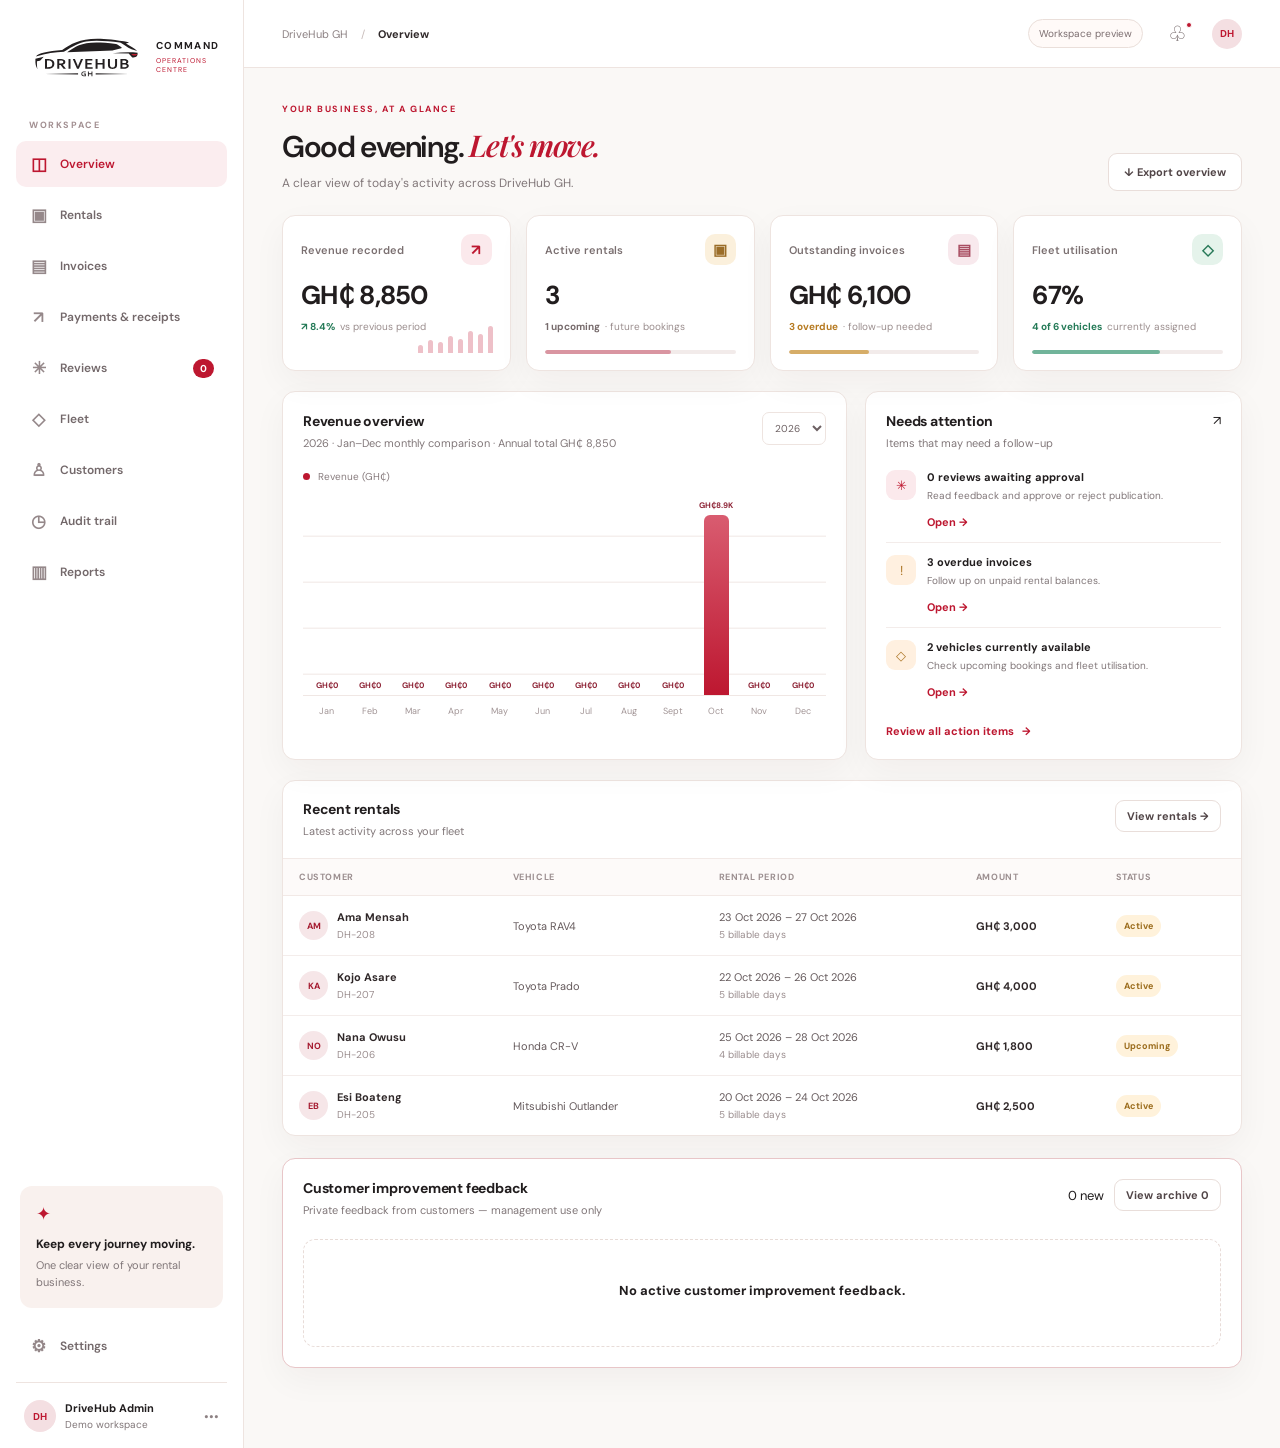
==== command/index.html @ 9c20ded3 "Add files via upload" ====
<!doctype html>
<html lang="en">
<head>
  <meta charset="utf-8">
  <meta name="viewport" content="width=device-width, initial-scale=1">
  <meta name="theme-color" content="#bd1730">
  <title>DriveHub Command — Operations</title>
  <link rel="stylesheet" href="styles.css?v=20261109-fleet-customers-cleanup-2">
</head>
<body>
  <div class="app-shell">
    <aside class="sidebar" id="sidebar">
      <a class="brand" href="#" aria-label="DriveHub Command home">
        <img class="brand-logo" src="drivehub-logo.svg" alt="DriveHub GH logo"><span class="brand-label"><strong>COMMAND</strong><small>OPERATIONS CENTRE</small></span>
      </a>
      <div class="workspace-label">WORKSPACE</div>
      <nav class="nav" aria-label="Main navigation">
        <button class="nav-item active" data-view="overview"><span>◫</span> Overview</button>
        <button class="nav-item" data-view="rentals"><span>▣</span> Rentals</button>
        <button class="nav-item" data-view="invoices"><span>▤</span> Invoices</button>
        <button class="nav-item" data-view="payments"><span>↗</span> Payments & receipts</button>
        <button class="nav-item" data-view="reviews"><span>✳</span> Reviews <b class="nav-count" id="pendingBadge">3</b></button>
        <button class="nav-item" data-view="fleet"><span>◇</span> Fleet</button>
        <button class="nav-item" data-view="customers"><span>♙</span> Customers</button>
        <button class="nav-item" data-view="audit"><span>◷</span> Audit trail</button>
        <button class="nav-item" data-view="reports"><span>▥</span> Reports</button>
      </nav>
      <div class="sidebar-bottom">
        <div class="support-card"><span class="support-icon">✦</span><strong>Keep every journey moving.</strong><p>One clear view of your rental business.</p></div>
        <button class="nav-item" data-view="settings"><span>⚙</span> Settings</button>
        <div class="profile"><div class="avatar">DH</div><div><strong>DriveHub Admin</strong><small>Demo workspace</small></div><span class="profile-dots">•••</span></div>
      </div>
    </aside>
    <main class="main">
      <header class="topbar">
        <button class="mobile-menu" id="mobileMenu" aria-label="Toggle navigation">☰</button>
        <div class="crumb">DriveHub GH <span>/</span> <strong id="crumbCurrent">Overview</strong></div>
        <div class="top-actions"><span class="status-pill is-preview" id="workspaceMode"><i></i> Workspace preview</span><button class="icon-button" aria-label="Notifications" id="notificationsBtn">♧<em></em></button><div class="avatar top-avatar">DH</div></div>
      </header>
      <section class="page-content">
        <div class="page-heading">
          <div><p class="eyebrow" id="eyebrow">YOUR BUSINESS, AT A GLANCE</p><h1 id="pageTitle">Good evening. <em>Let's move.</em></h1><p class="subheading" id="pageSubtitle">A clear view of today's activity across DriveHub GH.</p></div>
          <div class="heading-actions"><button class="btn btn-light" id="exportBtn">↓ Export overview</button></div>
        </div>


        <section class="view active" id="view-overview">
          <div class="metric-grid">
            <article class="metric-card"><div class="metric-top"><span>Revenue recorded</span><span class="metric-icon red">↗</span></div><strong id="revenueMetric">GH₵ 24,850</strong><div class="metric-foot"><span class="trend">↗ 8.4%</span> <span>vs previous period</span></div><div class="sparkline"><i style="height:28%"></i><i style="height:42%"></i><i style="height:36%"></i><i style="height:56%"></i><i style="height:47%"></i><i style="height:73%"></i><i style="height:64%"></i><i style="height:90%"></i></div></article>
            <article class="metric-card"><div class="metric-top"><span>Active rentals</span><span class="metric-icon cream">▣</span></div><strong id="activeRentalsMetric">4</strong><div class="metric-foot"><span class="neutral">2 due soon</span><span> · next 48 hours</span></div><div class="metric-bottomline"><span style="width:66%"></span></div></article>
            <article class="metric-card"><div class="metric-top"><span>Outstanding invoices</span><span class="metric-icon rose">▤</span></div><strong id="outstandingMetric">GH₵ 6,200</strong><div class="metric-foot"><span class="warning">2 overdue</span><span> · follow-up needed</span></div><div class="metric-bottomline gold"><span style="width:42%"></span></div></article>
            <article class="metric-card"><div class="metric-top"><span>Fleet utilisation</span><span class="metric-icon green">◇</span></div><strong id="utilisationMetric">67%</strong><div class="metric-foot"><span class="trend">4 of 6 vehicles</span><span> currently assigned</span></div><div class="metric-bottomline greenline"><span style="width:67%"></span></div></article>
          </div>
          <div class="content-grid">
            <article class="panel revenue-panel"><div class="panel-heading"><div><h2>Revenue overview</h2><p>Monthly revenue comparison for the selected year</p></div><select id="revenueYear" aria-label="Select revenue year"></select></div><div class="chart-legend"><span><i></i> Revenue (GH₵)</span></div><div class="chart" id="revenueChart" aria-label="Revenue chart"></div><div class="chart-axis" aria-hidden="true"></div></article>
            <article class="panel"><div class="panel-heading"><div><h2>Needs attention</h2><p>Items that may need a follow-up</p></div><span class="round-icon">↗</span></div><div class="attention-list" id="attentionList"></div><button class="text-link" data-goto="reviews">Review all action items <span>→</span></button></article>
          </div>
          <article class="panel table-panel"><div class="panel-heading"><div><h2>Recent rentals</h2><p>Latest activity across your fleet</p></div><button class="btn btn-light btn-small" data-goto="rentals">View rentals →</button></div><div class="table-wrap"><table><thead><tr><th>Customer</th><th>Vehicle</th><th>Rental period</th><th>Amount</th><th>Status</th></tr></thead><tbody id="recentRentals"></tbody></table></div></article>
          <article class="panel" id="customerImprovementPanel" style="margin-bottom:20px;border:1px solid #e8c6c8">
            <div class="panel-heading"><div><h2>Customer improvement feedback</h2><p>Private feedback from customers — management use only</p></div><div style="display:flex;align-items:center;gap:10px;flex-wrap:wrap"><span class="round-icon" id="improvementNewCount">0 new</span><button class="btn btn-light btn-small" id="toggleImprovementArchive" type="button">View archive <span id="improvementArchiveCount">0</span></button></div></div>
            <div id="improvementFeedbackList"><div class="empty-state">Loading live customer feedback…</div></div>
            <section id="improvementArchiveSection" hidden style="margin-top:18px;padding-top:16px;border-top:1px solid var(--line,#eadfdb)"><div class="panel-heading"><div><h3 style="margin:0">Resolved feedback archive</h3><p>Resolved items are retained here and can be restored if follow-up is needed.</p></div></div><div id="improvementArchiveList"></div></section>
          </article>

        </section>

        <section class="view" id="view-reviews">
          <div class="section-toolbar"><div class="filter-tabs" id="reviewFilters"><button class="selected" data-filter="Pending">Pending <span id="pendingCount">0</span></button><button data-filter="Approved">Approved <span id="approvedCount">0</span></button><button data-filter="Rejected">Rejected <span id="rejectedCount">0</span></button><button data-filter="All">All reviews <span id="allReviewsCount">0</span></button></div><input class="search-input" id="reviewSearch" placeholder="Search reviews…" aria-label="Search reviews"></div>
          <div class="review-summary"><div><span>Average rating</span><strong id="avgRating">— <small>/ 5</small></strong></div><div><span>Awaiting approval</span><strong id="reviewPendingSummary">0</strong></div><div><span>Approved this month</span><strong id="approvedMonth">0</strong></div></div>
          <div id="reviewsList" class="reviews-list"></div>
        </section>

        <section class="view" id="view-invoices">
          <div class="section-toolbar"><div class="filter-tabs" id="invoiceFilters"><button class="selected" data-filter="All">All invoices <span id="invoiceAllCount">0</span></button><button data-filter="Unpaid">Unpaid <span id="invoiceUnpaidCount">0</span></button><button data-filter="Partially paid">Partially paid <span id="invoicePartialCount">0</span></button><button data-filter="Paid">Paid <span id="invoicePaidCount">0</span></button><button data-filter="Overdue">Overdue <span id="invoiceOverdueCount">0</span></button></div><button class="btn btn-primary" id="newInvoiceBtn">＋ Create invoice</button></div>
          <div class="metric-grid compact"><article class="metric-card"><div class="metric-top"><span>Total invoiced</span><span class="metric-icon red">▤</span></div><strong id="invoiceTotalMetric">GH₵ 0</strong><div class="metric-foot">Across current records</div></article><article class="metric-card"><div class="metric-top"><span>Paid</span><span class="metric-icon green">✓</span></div><strong id="invoicePaidMetric">GH₵ 0</strong><div class="metric-foot">Payments allocated to invoices</div></article><article class="metric-card"><div class="metric-top"><span>Outstanding</span><span class="metric-icon rose">!</span></div><strong id="invoiceBalanceMetric">GH₵ 0</strong><div class="metric-foot">Requires follow-up</div></article></div>
          <article class="panel table-panel"><div class="table-wrap"><table><thead><tr><th>Invoice</th><th>Customer</th><th>Issued</th><th>Due date</th><th>Total</th><th>Balance</th><th>Status</th><th>Actions</th></tr></thead><tbody id="invoiceRows"></tbody></table></div></article>
        </section>

        <section class="view" id="view-payments">
          <div class="section-toolbar"><div><h2 class="section-title">Payments & receipts</h2><p class="section-desc">Record money received and keep a traceable payment history.</p></div><button class="btn btn-primary" id="recordPaymentBtn">＋ Record payment</button></div>
          <div class="metric-grid compact payment-metric-grid"><article class="metric-card"><div class="metric-top"><span>Payments received</span><span class="metric-icon green">↗</span></div><strong id="paymentsReceivedMetric">GH₵ 0</strong><div class="metric-foot">Recorded payments</div></article><article class="metric-card"><div class="metric-top"><span>Outstanding balance</span><span class="metric-icon rose">!</span></div><strong id="paymentsOutstandingMetric">GH₵ 0</strong><div class="metric-foot">Across unpaid and partly paid invoices</div></article><article class="metric-card"><div class="metric-top"><span>Transactions</span><span class="metric-icon cream">▤</span></div><strong id="paymentCount">0</strong><div class="metric-foot">Recorded entries</div></article><article class="metric-card"><div class="metric-top"><span>Payment methods</span><span class="metric-icon red">◇</span></div><strong id="paymentMethodsMetric">0</strong><div class="metric-foot">Distinct methods used</div></article></div>
          <article class="panel table-panel payment-outstanding-panel"><div class="panel-heading"><div><h2>Outstanding invoices</h2><p>Record full or partial payments against each rental invoice. Balances update automatically.</p></div><span class="status-pill warning" id="outstandingInvoiceCount">0 outstanding</span></div><div class="table-wrap"><table><thead><tr><th>Invoice</th><th>Customer</th><th>Due date</th><th>Total</th><th>Paid</th><th>Balance due</th><th>Actions</th></tr></thead><tbody id="outstandingInvoiceRows"></tbody></table></div></article>
          <article class="panel table-panel"><div class="panel-heading"><div><h2>Payment history & receipts</h2><p>Every payment is retained as a separate transaction with its own receipt.</p></div><button class="btn btn-light btn-small" id="exportPayments">↓ Export CSV</button></div><div class="table-wrap"><table><thead><tr><th>Receipt</th><th>Customer</th><th>Invoice</th><th>Date</th><th>Method</th><th>Amount received</th><th>Receipt PDF</th></tr></thead><tbody id="paymentRows"></tbody></table></div></article>
        </section>

        <section class="view" id="view-rentals">
          <div class="section-toolbar secondary rental-toolbar"><div class="filter-tabs" id="rentalFilters"><button class="selected" data-filter="All">All rentals <span id="rentalAllCount">0</span></button><button data-filter="Active">Active <span id="rentalActiveCount">0</span></button><button data-filter="Upcoming">Upcoming <span id="rentalUpcomingCount">0</span></button><button data-filter="Completed">Completed <span id="rentalCompletedCount">0</span></button></div><div class="rental-toolbar-actions"><input class="search-input" id="rentalSearch" placeholder="Search rentals…" aria-label="Search rentals"><button class="btn btn-primary" id="newRentalBtn">＋ Add rental</button></div></div>
          <div id="localRentalRecovery" class="notice notice-warning" style="margin-bottom:16px" hidden></div>
          <article class="panel table-panel"><div class="table-wrap"><table class="rental-table"><thead><tr><th>Booking</th><th>Customer</th><th>Vehicle</th><th>Pickup</th><th>Return</th><th>Billable days</th><th>Status</th><th>Actions</th></tr></thead><tbody id="rentalRows"></tbody></table></div></article>
          <p class="helper-note">Billing rule: pickup day and return day are both counted. Standard rentals and their invoices are saved to the live database. Edits and status changes are recorded against the selected rental and its linked invoice.</p>
        </section>

        <div class="fleet-alerts-panel" id="fleetAlerts" aria-live="polite"></div>
<section class="view" id="view-fleet">
          <div class="section-toolbar fleet-toolbar"><div><h2 class="section-title">Your fleet</h2><p class="section-desc">Manage vehicles, daily rates and service readiness.</p></div><button class="btn btn-primary" id="addVehicleBtn" type="button">＋ Add vehicle</button></div>
          <div class="fleet-grid" id="fleetGrid"></div>
          <article class="panel table-panel"><div class="panel-heading"><div><h2>Fleet maintenance</h2><p>Schedule service windows, track progress and protect rental availability.</p></div><button class="btn btn-light btn-small" id="addMaintenanceBtn">＋ Schedule service</button></div><div class="maintenance-list" id="maintenanceList"></div></article>
        </section>



        <section class="view" id="view-customers">
          <div class="section-toolbar"><div><h2 class="section-title">Customer directory</h2><p class="section-desc">Manage customer profiles, rental history and follow-up context.</p></div><div class="customer-toolbar-actions"><input class="search-input" id="customerSearch" placeholder="Search customers…" aria-label="Search customers"><button class="btn btn-primary" id="addCustomerBtn" type="button">＋ Add customer</button></div></div>
          <article class="panel table-panel"><div class="table-wrap"><table><thead><tr><th>Customer</th><th>Email</th><th>Phone</th><th>Rentals</th><th>Total spend</th><th>Last rental</th><th>Actions</th></tr></thead><tbody id="customerRows"></tbody></table></div></article>
        </section>

        <section class="view" id="view-audit">
  <div class="section-heading">
    <div><p class="eyebrow">ACCOUNTABILITY & CONTROL</p><h2>Audit trail</h2><p class="muted">A local preview log of important actions performed in this browser.</p></div>
    <div class="heading-actions"><button class="btn btn-secondary" id="exportAudit">Export CSV</button><button class="btn btn-secondary" id="clearAudit">Clear preview log</button></div>
  </div>
  <div class="notice notice-warning" style="margin-bottom:18px"><strong>Preview limitation</strong><br>This log is stored in this browser only. It is not tamper-proof and is not a production security audit trail.</div>
  <div class="metric-grid audit-metrics">
    <article class="metric-card"><span>Recorded events</span><strong id="auditCount">0</strong><small>Local browser log</small></article>
    <article class="metric-card"><span>Today</span><strong id="auditToday">0</strong><small>Events recorded today</small></article>
    <article class="metric-card"><span>Last activity</span><strong id="auditLast">—</strong><small>Most recent event</small></article>
  </div>
  <div class="panel">
    <div class="panel-heading"><div><h3>Recent activity</h3><p class="muted">Newest events appear first.</p></div>
      <input id="auditSearch" class="search-input" type="search" placeholder="Search activity…" aria-label="Search audit trail">
    </div>
    <div class="table-wrap"><table><thead><tr><th>Time</th><th>Area</th><th>Action</th><th>Record / control</th><th>Actor</th><th>Details</th></tr></thead><tbody id="auditRows"></tbody></table></div>
  </div>
</section>
<section class="view" id="view-reports">
          <div class="report-filters panel"><div><label for="reportStartDate">From date</label><input type="date" id="reportStartDate"></div><div><label for="reportEndDate">To date</label><input type="date" id="reportEndDate"></div><button class="btn btn-light" type="button" id="clearReportDates">Clear dates</button><p>Filters apply to the selected report using its relevant record date.</p></div>
          <div class="report-grid"><article class="report-card"><span class="metric-icon red">↗</span><h3>Revenue report</h3><p>Compare recorded income across periods and vehicles.</p><button class="text-link" data-report="revenue">Generate report →</button></article><article class="report-card"><span class="metric-icon cream">▤</span><h3>Outstanding invoices</h3><p>Review unpaid balances and overdue accounts.</p><button class="text-link" data-report="invoices">Generate report →</button></article><article class="report-card"><span class="metric-icon green">◇</span><h3>Fleet performance</h3><p>Review vehicle utilisation and rental activity.</p><button class="text-link" data-report="fleet">Generate report →</button></article><article class="report-card"><span class="metric-icon rose">✳</span><h3>Review performance</h3><p>Review rating trends and recurring customer feedback.</p><button class="text-link" data-report="reviews">Generate report →</button></article><article class="report-card"><span class="metric-icon cream">＄</span><h3>Payments report</h3><p>Review recorded payments by date and method.</p><button class="text-link" data-report="payments">Generate report →</button></article><article class="report-card"><span class="metric-icon red">⚙</span><h3>Maintenance schedule</h3><p>Review service windows and maintenance status.</p><button class="text-link" data-report="maintenance">Generate report →</button></article></div><article class="panel" id="reportOutput"><h2>Reports are ready when you are.</h2><p class="section-desc">Choose a report above. Exports are based on the records currently shown in this demo workspace.</p></article>
        </section>

        <section class="view" id="view-settings">
          <div class="settings-grid"><article class="panel settings-panel"><p class="eyebrow">BUSINESS PROFILE</p><h2>Company details</h2><label>Business name<input value="DriveHub GH" id="businessName"></label><label>Contact email<input value="drivehubgh@gmail.com" id="businessEmail"></label><label>Contact phone<input value="020 411 6245" id="businessPhone"></label><button class="btn btn-primary" id="saveSettings">Save preferences</button><p class="helper-note">These profile preferences are saved only in this browser in the current preview.</p></article><article class="panel settings-panel"><p class="eyebrow">ACCESS & SECURITY</p><h2>Production readiness</h2><ul class="checklist"><li><span class="check pending">!</span><div><strong>Staff authentication</strong><small>Not connected in this frontend preview.</small></div></li><li><span class="check pending">!</span><div><strong>Persistent database</strong><small>Demo records are stored in browser storage.</small></div></li><li><span class="check pending">!</span><div><strong>Audit trail</strong><small>Required before live financial operations.</small></div></li><li><span class="check pending">!</span><div><strong>Review form integration</strong><small>Connect public submissions to the moderation queue.</small></div></li></ul></article></div>
        </section>
      </section>
    </main>
  </div>
  <div class="toast" id="toast" role="status" aria-live="polite"></div>
  
<dialog id="profileDialog" class="profile-dialog">
  <div class="profile-dialog-head"><div><span class="eyebrow">CUSTOMER RECORD</span><h2>Customer profile</h2></div><button type="button" class="dialog-close" id="closeProfileDialog" aria-label="Close customer profile">×</button></div>
  <div id="profileContent"></div>
</dialog>
<dialog id="actionDialog" class="action-dialog"><form method="dialog" id="actionForm"><div class="dialog-head"><div><p class="eyebrow">DRIVEHUB COMMAND</p><h2 id="dialogTitle">Quick action</h2></div><button class="close-dialog" value="cancel" aria-label="Close">×</button></div><div id="dialogFields" class="dialog-fields"></div><div class="dialog-actions"><button class="btn btn-light" value="cancel">Cancel</button><button class="btn btn-primary" id="dialogSubmit" value="default">Save record</button></div></form></dialog>
  <script src="app.js?v=20261112-rental-reference-1"></script>
</body>
</html>
---- command/styles.css ----
@import url('https://fonts.googleapis.com/css2?family=DM+Sans:wght@400;500;600;700&family=Playfair+Display:ital,wght@0,600;1,600&display=swap');
:root{--red:#bd1730;--red-dark:#a91128;--ink:#211d1e;--muted:#817779;--line:#eee4e0;--cream:#f8f3ef;--white:#fff;--green:#247a57;--gold:#b87918;--shadow:0 12px 34px rgba(45,25,27,.045)}
*{box-sizing:border-box}body{margin:0;background:#faf8f6;color:var(--ink);font-family:'DM Sans',sans-serif;font-size:13px}button,input,select,textarea{font:inherit}button{cursor:pointer}.app-shell{min-height:100vh;display:flex}.sidebar{width:244px;background:#fff;border-right:1px solid var(--line);padding:25px 16px 16px;display:flex;flex-direction:column;flex-shrink:0;min-height:100vh}.brand{display:flex;flex-direction:column;align-items:flex-start;gap:5px;text-decoration:none;color:var(--ink);padding:0 13px 30px;min-width:0}
.brand-logo{display:block;width:150px;height:66px;object-fit:contain;object-position:left center;flex:0 0 auto}
.brand-label{display:flex;flex-direction:column;gap:3px;min-width:0;padding-left:2px}
.brand strong{font-size:10px;letter-spacing:2.2px;display:block;white-space:nowrap}
.brand small{font-size:8px;letter-spacing:2px;color:var(--red);display:block;line-height:1.4;white-space:nowrap}.workspace-label,.eyebrow{font-size:9px;font-weight:700;letter-spacing:1.6px;color:#a28f91}.workspace-label{padding:0 13px 10px}.nav{display:grid;gap:5px}.nav-item{border:0;background:transparent;text-align:left;color:#73686a;display:flex;align-items:center;gap:12px;padding:12px 13px;border-radius:10px;font-weight:600;font-size:12px;min-height:42px}.nav-item>span{font-size:17px;width:19px;text-align:center;color:#95888a}.nav-item:hover{background:#fbf5f4;color:var(--red)}.nav-item.active{background:#fbedef;color:var(--red)}.nav-item.active>span{color:var(--red)}.nav-count{margin-left:auto;background:var(--red);color:white;font-size:10px;border-radius:12px;padding:3px 7px}.sidebar-bottom{margin-top:auto}.support-card{margin:25px 4px 15px;background:#f9f1ee;border-radius:12px;padding:16px}.support-icon{color:var(--red);font-size:18px}.support-card strong{display:block;font-size:12px;margin:10px 0 5px}.support-card p{margin:0;color:var(--muted);font-size:11px;line-height:1.6}.profile{display:flex;align-items:center;gap:9px;border-top:1px solid var(--line);padding:17px 8px 0;margin-top:13px}.avatar{height:32px;width:32px;flex-shrink:0;border-radius:50%;background:#f4dfe2;color:var(--red);display:grid;place-items:center;font-weight:700;font-size:10px}.profile strong,.profile small{display:block}.profile strong{font-size:11px}.profile small{color:var(--muted);font-size:10px;margin-top:3px}.profile-dots{margin-left:auto;color:#8d8183}.main{min-width:0;flex:1}.topbar{height:68px;background:#fff;border-bottom:1px solid var(--line);display:flex;align-items:center;justify-content:space-between;padding:0 38px}.crumb{color:#8c8183;font-size:11px}.crumb span{margin:0 10px;color:#c8bcba}.crumb strong{color:#30292a}.top-actions{display:flex;align-items:center;gap:19px}.status-pill{border:1px solid #eadfda;background:#fffaf8;padding:7px 10px;border-radius:20px;color:#7c6e70;font-size:10px}.status-pill i{display:inline-block;width:6px;height:6px;border-radius:50%;background:#d49b4e;margin-right:5px}.icon-button{position:relative;border:0;background:none;font-size:21px;color:#74686a}.icon-button em{position:absolute;right:1px;top:3px;width:6px;height:6px;background:var(--red);border:1px solid white;border-radius:50%}.top-avatar{height:30px;width:30px}.mobile-menu{display:none}.page-content{max-width:1500px;margin:auto;padding:35px 38px 60px}.page-heading{display:flex;align-items:flex-end;justify-content:space-between;gap:20px;margin-bottom:24px}.eyebrow{color:var(--red);margin:0 0 10px}.page-heading h1{font-size:30px;letter-spacing:-1.4px;margin:0;font-weight:600}.page-heading h1 em{font-family:'Playfair Display',serif;color:var(--red);font-weight:600}.subheading{color:var(--muted);margin:9px 0 0;font-size:12px}.heading-actions{display:flex;gap:9px}.btn{border-radius:9px;padding:11px 15px;font-size:11px;font-weight:700;border:1px solid transparent;white-space:nowrap}.btn-primary{background:var(--red);color:#fff;box-shadow:0 5px 13px #bd173020}.btn-primary:hover{background:var(--red-dark)}.btn-light{background:#fff;border-color:#e9deda;color:#514547}.btn-light:hover{border-color:#c9b8b5;background:#fffaf8}.btn-small{padding:8px 11px}.demo-notice{display:flex;gap:12px;align-items:flex-start;background:#fff8e9;border:1px solid #f1dfb6;color:#775c28;border-radius:11px;padding:12px 14px;margin-bottom:22px}.demo-notice>span{font-size:17px}.demo-notice strong{font-size:11px}.demo-notice p{margin:3px 0 0;line-height:1.5;font-size:11px}.demo-notice button{margin-left:auto;background:none;border:0;font-size:20px;color:#997d4d}.metric-grid{display:grid;grid-template-columns:repeat(4,minmax(0,1fr));gap:15px;margin-bottom:20px}.metric-grid.compact{grid-template-columns:repeat(3,minmax(0,1fr));margin-top:19px}.metric-card{position:relative;min-width:0;overflow:hidden;background:#fff;border:1px solid var(--line);border-radius:13px;padding:18px 18px 16px;box-shadow:var(--shadow)}.metric-top{display:flex;align-items:center;justify-content:space-between;color:#7b7071;font-size:11px;font-weight:600}.metric-icon{display:inline-grid;place-items:center;width:31px;height:31px;border-radius:10px;font-size:15px;font-weight:700}.metric-icon.red{color:var(--red);background:#fbe9ec}.metric-icon.cream{color:#9b6d28;background:#fbf0dc}.metric-icon.rose{color:#a94e62;background:#f8e9ed}.metric-icon.green{color:#287958;background:#e5f3eb}.metric-card>strong{display:block;font-size:26px;letter-spacing:-.7px;margin:13px 0 8px}.metric-foot{display:flex;align-items:center;gap:5px;color:#9b8e8e;font-size:10px;flex-wrap:wrap}.trend{color:var(--green);font-weight:700}.warning{color:#b67a21;font-weight:700}.neutral{color:#776b6c;font-weight:700}.sparkline{display:flex;align-items:flex-end;gap:5px;height:30px;position:absolute;right:17px;bottom:17px;opacity:.72}.sparkline i{width:5px;border-radius:3px 3px 0 0;background:#e8a8b3}.metric-bottomline{height:4px;background:#f2ebea;border-radius:5px;margin-top:17px;overflow:hidden}.metric-bottomline span{display:block;height:100%;background:#d995a1;border-radius:5px}.metric-bottomline.gold span{background:#d6ad68}.metric-bottomline.greenline span{background:#71b49a}.content-grid{display:grid;grid-template-columns:minmax(0,1.5fr) minmax(300px,1fr);gap:18px;margin-bottom:20px}.panel{background:#fff;border:1px solid var(--line);border-radius:13px;padding:20px;box-shadow:var(--shadow);min-width:0}.panel-heading{display:flex;align-items:flex-start;justify-content:space-between;gap:14px;margin-bottom:20px}.panel h2,.panel-heading h2{font-size:14px;margin:0;font-weight:700;letter-spacing:-.2px}.panel-heading p,.section-desc{font-size:11px;color:var(--muted);margin:6px 0 0}.panel-heading select{border:1px solid var(--line);border-radius:7px;background:#fff;padding:8px;color:#6d6163;font-size:10px}.chart-legend{font-size:10px;color:#887c7e;margin-bottom:8px}.chart-legend i{display:inline-block;width:7px;height:7px;background:var(--red);border-radius:50%;margin-right:5px}.chart{height:180px;display:flex;align-items:flex-end;gap:clamp(12px,3vw,30px);padding:15px 12px 0;border-bottom:1px solid #f0e7e4;background:repeating-linear-gradient(to bottom,transparent 0,transparent 44px,#f5efed 45px,#f5efed 46px)}.bar-wrap{height:100%;flex:1;display:flex;align-items:flex-end;justify-content:center;position:relative}.bar{width:min(34px,80%);min-width:14px;background:linear-gradient(180deg,#d95c70,#bd1730);border-radius:6px 6px 0 0;position:relative;transition:height .25s}.bar:hover{filter:brightness(1.08)}.bar:hover:after{content:attr(data-value);position:absolute;top:-25px;left:50%;transform:translateX(-50%);white-space:nowrap;font-size:9px;color:var(--red);font-weight:700}.chart-axis{display:flex;justify-content:space-between;padding:9px 4px 0;color:#a19495;font-size:9px}.attention-list{display:grid;gap:0}.attention-item{display:flex;gap:11px;padding:12px 0;border-bottom:1px solid #f3ecea}.attention-item:first-child{padding-top:0}.attention-item:last-child{border-bottom:0}.attention-symbol{height:30px;width:30px;border-radius:9px;display:grid;place-items:center;background:#fff0e0;color:#ad7728;flex-shrink:0}.attention-symbol.red{background:#fbe9ec;color:var(--red)}.attention-item strong{display:block;font-size:11px}.attention-item p{margin:4px 0 0;font-size:10px;color:var(--muted);line-height:1.5}.text-link{border:0;background:none;color:var(--red);font-size:11px;font-weight:700;padding:12px 0 0}.text-link span{margin-left:5px}.table-panel{padding:0;overflow:hidden}.table-panel>.panel-heading{padding:19px 20px 0}.table-wrap{overflow:auto;width:100%}table{width:100%;border-collapse:collapse;text-align:left;white-space:nowrap}th{font-size:9px;letter-spacing:.6px;text-transform:uppercase;color:#9c8f90;font-weight:700;background:#fdfaf9;padding:12px 16px;border-top:1px solid #f2e9e6;border-bottom:1px solid #f2e9e6}td{padding:14px 16px;border-bottom:1px solid #f4edeb;font-size:11px;color:#655a5c}tbody tr:last-child td{border-bottom:0}td strong{color:#302829;font-size:11px}td small{display:block;color:#9b8e8f;font-size:10px;margin-top:4px}.customer-cell{display:flex;align-items:center;gap:9px}.mini-avatar{width:29px;height:29px;border-radius:50%;display:grid;place-items:center;background:#f6e6e8;color:#a51b30;font-weight:700;font-size:9px;flex-shrink:0}.status{display:inline-block;border-radius:20px;padding:5px 8px;font-size:9px;font-weight:700}.status.paid,.status.approved,.status.completed{color:#287755;background:#e8f5ed}.status.active{color:#9b6c1c;background:#fff2db}.status.pending,.status.partially-paid,.status.upcoming{color:#9b6c1c;background:#fff2db}.status.unpaid,.status.overdue,.status.rejected{color:#b02b40;background:#fbe9ec}.view{display:none}.view.active{display:block}.section-toolbar{display:flex;justify-content:space-between;align-items:center;gap:14px;margin:3px 0 18px;flex-wrap:wrap}.section-toolbar.secondary{margin-top:4px}.section-title{font-size:17px;margin:0;letter-spacing:-.4px}.filter-tabs{display:flex;gap:4px;align-items:center;flex-wrap:wrap;background:#f3edeb;padding:4px;border-radius:9px}.filter-tabs button{border:0;background:transparent;color:#7c7071;padding:8px 11px;border-radius:6px;font-size:10px;font-weight:600}.filter-tabs button.selected{background:#fff;color:var(--red);box-shadow:0 2px 5px #3b24240b}.filter-tabs button span{background:#fbe9ec;border-radius:10px;padding:2px 5px;margin-left:4px}.search-input{border:1px solid #e8ddda;border-radius:8px;background:white;padding:10px 12px;min-width:220px;font-size:11px;outline:none}.search-input:focus,input:focus,textarea:focus,select:focus{border-color:#cb7b87;box-shadow:0 0 0 3px #bd173012;outline:none}.review-summary{display:grid;grid-template-columns:repeat(3,1fr);gap:12px;margin-bottom:18px}.review-summary>div{background:#fff;border:1px solid var(--line);border-radius:11px;padding:15px 17px}.review-summary span{display:block;color:var(--muted);font-size:10px}.review-summary strong{display:block;margin-top:8px;font-size:22px}.review-summary small{font-size:11px;color:#9a8e8e;font-weight:500}.reviews-list{display:grid;gap:12px}.review-card{background:#fff;border:1px solid var(--line);border-radius:12px;padding:18px}.review-card-head{display:flex;justify-content:space-between;gap:14px}.review-person{display:flex;gap:10px;align-items:center}.review-person strong{display:block;font-size:12px}.review-person small{display:block;color:#a09293;margin-top:4px;font-size:10px}.stars{color:var(--red);letter-spacing:2px;font-size:15px;white-space:nowrap}.review-text{font-size:12px;color:#665b5c;line-height:1.7;margin:15px 0}.review-meta{display:flex;gap:8px;flex-wrap:wrap}.review-meta span{background:#faf5f3;border-radius:6px;padding:6px 8px;font-size:9px;color:#8c7e80}.review-actions{display:flex;gap:7px;align-items:center;border-top:1px solid #f2e9e6;padding-top:13px;margin-top:14px}.review-actions .spacer{flex:1}.btn-approve,.btn-reject,.btn-neutral{padding:8px 11px;border-radius:7px;font-size:10px;font-weight:700;border:1px solid}.btn-approve{background:#eaf6ef;color:#277651;border-color:#d4eadc}.btn-reject{background:#fff0f1;color:#b12238;border-color:#f3d5da}.btn-neutral{background:#fff;color:#75686a;border-color:#e9dfdc}.empty-state{text-align:center;padding:42px 18px;border:1px dashed #e8dcd8;border-radius:12px;color:var(--muted);background:#fff}.empty-state strong{display:block;color:var(--ink);margin-bottom:5px}.fleet-grid{display:grid;grid-template-columns:repeat(3,minmax(0,1fr));gap:15px;margin-bottom:20px}.vehicle-card{background:#fff;border:1px solid var(--line);border-radius:13px;padding:18px;box-shadow:var(--shadow)}.vehicle-top{display:flex;justify-content:space-between;gap:10px;align-items:flex-start}.vehicle-card h3{font-size:13px;margin:0 0 5px}.vehicle-card p{font-size:10px;color:var(--muted);margin:0}.vehicle-symbol{height:52px;background:linear-gradient(135deg,#fbf2ef,#f5e4e5);border-radius:10px;margin:15px 0;display:grid;place-items:center;font-size:26px;color:#c1485b}.vehicle-stats{display:flex;justify-content:space-between;padding-top:12px;border-top:1px solid #f1e8e5;color:#948789;font-size:10px}.vehicle-stats strong{display:block;color:#352d2e;font-size:12px;margin-top:4px}.maintenance-list{display:grid}.maintenance-item{display:flex;align-items:center;gap:12px;padding:12px 0;border-bottom:1px solid #f3ecea}.maintenance-item:last-child{border:0}.maintenance-item strong{display:block;font-size:11px}.maintenance-item small{display:block;color:var(--muted);margin-top:4px}.maintenance-item time{margin-left:auto;font-size:10px;color:#9a8d8e}.report-grid{display:grid;grid-template-columns:repeat(4,minmax(0,1fr));gap:15px;margin-bottom:18px}.report-card{background:#fff;border:1px solid var(--line);border-radius:13px;padding:19px;box-shadow:var(--shadow)}.report-card h3{font-size:13px;margin:15px 0 7px}.report-card p{font-size:11px;color:var(--muted);line-height:1.6;min-height:53px;margin:0}.settings-grid{display:grid;grid-template-columns:1fr 1fr;gap:18px}.settings-panel h2{margin:0 0 20px;font-size:17px}.settings-panel label{display:block;font-size:11px;font-weight:700;margin:14px 0}.settings-panel input{display:block;width:100%;margin-top:7px;padding:11px;border:1px solid var(--line);border-radius:8px;background:#fff}.checklist{list-style:none;padding:0;margin:0}.checklist li{display:flex;gap:11px;padding:14px 0;border-bottom:1px solid #f2e9e6}.checklist li:last-child{border:0}.check{width:25px;height:25px;display:grid;place-items:center;border-radius:8px;flex-shrink:0}.check.pending{background:#fff0dc;color:#a97422}.checklist strong,.checklist small{display:block}.checklist strong{font-size:11px}.checklist small{font-size:10px;color:var(--muted);margin-top:4px}.helper-note{color:#96888a;font-size:10px;line-height:1.6;margin:14px 0 0}.action-dialog{border:0;padding:0;width:min(520px,calc(100% - 30px));border-radius:16px;box-shadow:0 25px 90px #1c101050}.action-dialog::backdrop{background:#21171988;backdrop-filter:blur(3px)}.action-dialog form{padding:24px}.dialog-head{display:flex;justify-content:space-between;align-items:flex-start;border-bottom:1px solid var(--line);padding-bottom:17px;margin-bottom:18px}.dialog-head h2{font-size:21px;margin:0}.close-dialog{border:0;background:#f8f0ee;border-radius:8px;width:30px;height:30px;font-size:20px;color:#66595a}.dialog-fields{display:grid;grid-template-columns:1fr 1fr;gap:13px}.field{display:flex;flex-direction:column;gap:6px}.field.full{grid-column:1/-1}.field label{font-size:10px;font-weight:700;color:#615456}.field input,.field select,.field textarea{width:100%;border:1px solid #e7dcd8;border-radius:8px;padding:10px;background:#fff;color:#352d2e}.field textarea{min-height:82px;resize:vertical}.dialog-actions{display:flex;justify-content:flex-end;gap:8px;border-top:1px solid var(--line);padding-top:17px;margin-top:20px}.toast{position:fixed;bottom:24px;right:24px;z-index:10;background:#241d1e;color:white;padding:13px 17px;border-radius:9px;box-shadow:0 12px 40px #1b0e0e30;opacity:0;transform:translateY(8px);pointer-events:none;transition:.2s;font-size:11px;max-width:min(380px,calc(100vw - 40px))}.toast.show{opacity:1;transform:translateY(0)}
@media(max-width:1200px){.sidebar{width:220px}.page-content{padding:28px 24px 45px}.topbar{padding:0 24px}.metric-grid{grid-template-columns:repeat(2,minmax(0,1fr))}.content-grid{grid-template-columns:1fr}.report-grid{grid-template-columns:repeat(2,minmax(0,1fr))}.fleet-grid{grid-template-columns:repeat(2,minmax(0,1fr))}}
@media(max-width:760px){.sidebar{position:fixed;z-index:20;left:-260px;top:0;bottom:0;width:245px;transition:left .2s;box-shadow:15px 0 40px #2a16161a}.sidebar.open{left:0}.mobile-menu{display:block;border:0;background:#f8eeec;border-radius:8px;width:33px;height:33px;color:var(--red)}.topbar{height:58px;padding:0 14px;gap:10px}.crumb{flex:1;font-size:10px}.top-actions{gap:10px}.status-pill{display:none}.page-content{padding:24px 14px 40px}.page-heading{display:block}.page-heading h1{font-size:27px}.heading-actions{margin-top:18px}.heading-actions .btn{flex:1}.metric-grid,.metric-grid.compact{grid-template-columns:1fr 1fr;gap:10px}.metric-card{padding:14px}.metric-card>strong{font-size:21px}.metric-foot{font-size:9px}.sparkline{display:none}.content-grid{gap:12px}.panel{padding:15px}.panel-heading{margin-bottom:15px}.chart{height:150px}.review-summary{gap:7px}.review-summary>div{padding:12px}.review-summary strong{font-size:18px}.review-summary span{font-size:9px}.section-toolbar{align-items:stretch}.section-toolbar>.btn,.section-toolbar>div:first-child{width:100%}.section-toolbar .search-input{width:100%;min-width:0}.filter-tabs{width:100%;overflow:auto;flex-wrap:nowrap}.filter-tabs button{white-space:nowrap}.review-card{padding:14px}.review-card-head{flex-direction:column}.review-actions{flex-wrap:wrap}.review-actions .spacer{display:none}.fleet-grid,.report-grid,.settings-grid{grid-template-columns:1fr}.dialog-fields{grid-template-columns:1fr}.field.full{grid-column:auto}.demo-notice{padding:10px}.table-panel>.panel-heading{padding:16px 15px 0}}
@media(min-width:761px) and (max-width:950px){.sidebar{width:200px;padding:20px 10px}.page-content{padding:25px 18px}.topbar{padding:0 18px}.metric-grid{grid-template-columns:repeat(2,1fr)}.fleet-grid{grid-template-columns:repeat(2,1fr)}}

/* Official DriveHub GH logo: retain aspect ratio and keep it crisp in the sidebar */
.brand-logo{width:76px;height:48px;object-fit:contain;flex:0 0 auto}
.brand-label{min-width:0}
@media(max-width:700px){.brand-logo{width:66px;height:42px}}

/* DriveHub Command brand lockup: prominent logo aligned to the public-site top-left treatment */
@media(max-width:700px){
 .brand-logo{width:132px;height:58px}
 .brand{padding-bottom:24px}
}

/* FINAL BRAND LOCKUP FIX — prominent DriveHub logo left, Command label right */
.sidebar .brand,
.brand{
  display:flex !important;
  flex-direction:row !important;
  align-items:center !important;
  justify-content:flex-start !important;
  gap:12px !important;
  width:100%;
  box-sizing:border-box;
  padding:0 13px 30px !important;
  text-decoration:none;
  overflow:visible;
}
.sidebar .brand-logo,
.brand-logo{
  display:block !important;
  width:142px !important;
  height:64px !important;
  max-width:62% !important;
  flex:0 0 62% !important;
  object-fit:contain !important;
  object-position:left center !important;
  margin:0 !important;
}
.sidebar .brand-label,
.brand-label{
  display:flex !important;
  flex:1 1 auto !important;
  flex-direction:column !important;
  align-items:flex-start !important;
  justify-content:center !important;
  gap:4px !important;
  min-width:0 !important;
  padding:0 !important;
}
.sidebar .brand-label strong,
.brand-label strong{
  font-size:10px !important;
  line-height:1.2 !important;
  letter-spacing:1.45px !important;
  white-space:nowrap !important;
}
.sidebar .brand-label small,
.brand-label small{
  font-size:7px !important;
  line-height:1.35 !important;
  letter-spacing:1.05px !important;
  white-space:normal !important;
  max-width:100%;
}
@media(max-width:700px){
  .sidebar .brand,.brand{gap:8px !important;padding-bottom:24px !important}
  .sidebar .brand-logo,.brand-logo{width:116px !important;height:56px !important;max-width:58% !important;flex-basis:58% !important}
  .sidebar .brand-label strong,.brand-label strong{font-size:9px !important;letter-spacing:1px !important}
  .sidebar .brand-label small,.brand-label small{font-size:6px !important;letter-spacing:.7px !important}
}

/* Customer management */
.customer-toolbar-actions{display:flex;align-items:center;gap:10px;flex-wrap:wrap}
.customer-toolbar-actions .search-input{min-width:190px}
.profile-dialog{width:min(680px,calc(100vw - 28px));max-height:85vh;overflow:auto;border:1px solid var(--line,#eadfdb);border-radius:18px;padding:24px;background:#fff;color:var(--ink,#211b1c);box-shadow:0 24px 80px #211b1c33}
.profile-dialog::backdrop{background:#211b1c66;backdrop-filter:blur(3px)}
.profile-dialog-head{display:flex;align-items:flex-start;justify-content:space-between;gap:16px;padding-bottom:18px;border-bottom:1px solid var(--line,#eadfdb);margin-bottom:18px}
.profile-dialog-head h2{margin:5px 0 0;font-size:24px;letter-spacing:-.7px}
.dialog-close{width:34px;height:34px;border:1px solid var(--line,#eadfdb);border-radius:50%;background:#fff;font-size:22px;cursor:pointer}
.profile-head{display:flex;align-items:center;gap:12px;margin-bottom:18px}
.profile-head .mini-avatar{width:44px;height:44px;font-size:13px}
.profile-head h3{margin:0 0 5px;font-size:17px}
.profile-head p{margin:0;color:var(--muted,#82777a);font-size:12px}
.profile-metrics{display:grid;grid-template-columns:repeat(3,minmax(0,1fr));gap:10px;margin:16px 0 22px}
.profile-metrics>div{border:1px solid var(--line,#eadfdb);border-radius:12px;padding:13px;display:flex;flex-direction:column;gap:8px;min-width:0}
.profile-metrics span{font-size:11px;color:var(--muted,#82777a)}
.profile-metrics strong{font-size:18px;overflow-wrap:anywhere}
.profile-dialog h4{margin:18px 0 9px;font-size:13px}
.profile-list{margin:0;padding:0;list-style:none;display:grid;gap:8px}
.profile-list li{padding:11px 12px;background:#faf7f5;border-radius:9px;font-size:12px;line-height:1.6;overflow-wrap:anywhere}
@media(max-width:650px){.profile-metrics{grid-template-columns:1fr}.customer-toolbar-actions{width:100%}.customer-toolbar-actions .search-input{width:100%}}

/* Stage 7 — Audit trail */
.audit-metrics{margin:18px 0 22px}
.search-input{border:1px solid var(--line,#eadfdb);border-radius:10px;padding:11px 13px;background:#fff;color:inherit;min-width:220px;font:inherit}
#view-audit .notice{border-radius:12px;padding:14px 16px;line-height:1.55}
#view-audit .notice-warning{background:#fff8e8;border:1px solid #f3d59b;color:#77511c}
#view-audit .table-wrap{overflow-x:auto}
#view-audit table{min-width:900px}
#view-audit td{vertical-align:top}
#view-audit td:first-child{white-space:nowrap;color:var(--muted,#81777a);font-size:12px}
#view-audit td:nth-child(3){font-weight:600}
@media(max-width:760px){#view-audit .section-heading{align-items:flex-start;gap:12px;flex-direction:column}#view-audit .heading-actions{display:flex;flex-wrap:wrap;gap:8px}.search-input{min-width:0;width:100%}}

/* Stage 8 — rental operations */
.rental-summary{margin:18px 0 22px}
.rental-cancel-action{color:#a20f27!important}
#view-rentals .row-actions{display:flex;flex-wrap:wrap;gap:6px}
#view-rentals .table-action{white-space:nowrap}
@media(max-width:760px){.rental-summary{grid-template-columns:repeat(2,minmax(0,1fr))}}

/* Stage 9 — service scheduling polish */
.maintenance-item{gap:10px;align-items:flex-start}
.maintenance-item>div{min-width:0;flex:1}
.maintenance-item strong{display:flex;align-items:center;gap:7px;flex-wrap:wrap}
.maintenance-item time{white-space:nowrap;padding-top:2px}
.status.in-maintenance,.status.in-progress{color:#a45a18;background:#fff0dc}
.status.scheduled{color:#9b6c1c;background:#fff2db}
.status.cancelled{color:#766a6b;background:#f0ebea}
@media(max-width:480px){.maintenance-item{flex-wrap:wrap}.maintenance-item time{margin-left:40px;width:100%}}

/* Stage 10 — operational alerts */
.ops-alerts-panel,.fleet-alerts-panel{margin:0 0 22px}
.ops-alerts-heading{display:flex;align-items:center;justify-content:space-between;gap:12px;margin-bottom:12px}
.ops-alerts-heading h3{margin:0;font-size:16px}
.ops-alerts-heading p{margin:4px 0 0;color:var(--muted,#8c8580);font-size:12px}
.ops-alert-count{display:inline-flex;align-items:center;justify-content:center;min-width:28px;height:28px;padding:0 8px;border-radius:999px;background:#f1e7e1;color:#382c29;font-weight:700}
.ops-alerts-list{display:grid;gap:9px}
.ops-alert{display:flex;align-items:center;gap:12px;padding:13px 15px;border:1px solid #e8dfd9;border-radius:13px;background:#fff}
.ops-alert.critical{border-left:4px solid #b8292f}
.ops-alert.warning{border-left:4px solid #c8872a}
.ops-alert.info{border-left:4px solid #8e9b9d}
.ops-alert-mark{flex:0 0 27px;width:27px;height:27px;border-radius:50%;display:grid;place-items:center;background:#f5ece7;color:#4b2928;font-size:12px;font-weight:800}
.ops-alert.critical .ops-alert-mark{background:#fae7e7;color:#a11e25}
.ops-alert.warning .ops-alert-mark{background:#fff0d9;color:#88530e}
.ops-alert-copy{display:grid;gap:4px;min-width:0;flex:1}
.ops-alert-copy strong{font-size:13px}
.ops-alert-copy small{font-size:12px;color:var(--muted,#8c8580);line-height:1.45}
.ops-alert .text-button{border:0;background:transparent;color:#9e252c;font-weight:700;cursor:pointer;white-space:nowrap}
.ops-alert-empty{padding:16px;border:1px dashed #ded2cb;border-radius:13px;display:grid;gap:4px;background:#fffdfb}
.ops-alert-empty span{font-size:12px;color:var(--muted,#8c8580)}
@media(max-width:620px){.ops-alert{align-items:flex-start;flex-wrap:wrap}.ops-alert .text-button{margin-left:39px}.ops-alert-copy{flex-basis:calc(100% - 45px)}}

/* Stage 11 — management reporting */
.report-filters{display:flex;align-items:end;gap:14px;flex-wrap:wrap;margin-bottom:18px;padding:16px}
.report-filters>div{display:grid;gap:6px;min-width:150px}
.report-filters label{font-size:12px;font-weight:700;color:#5e514c}
.report-filters input{border:1px solid #ded2cb;border-radius:9px;padding:10px 11px;font:inherit;background:#fff}
.report-filters p{width:100%;margin:0;color:var(--muted,#8c8580);font-size:12px}
.report-output-head{display:flex;align-items:center;justify-content:space-between;gap:12px;margin-bottom:14px}
.report-output-head h2{margin:0 0 5px}
.report-output-head .section-desc{margin:0}
#reportOutput .table-wrap{overflow:auto}
#reportOutput .data-table{min-width:680px}
.report-caveat{font-size:12px;color:var(--muted,#8c8580);margin-top:14px}
@media(max-width:520px){.report-output-head{align-items:flex-start;flex-direction:column}.report-filters>div{width:100%}}

/* Fleet management layout correction */
#view-fleet{min-width:0;width:100%;overflow:visible}.fleet-toolbar{margin:0 0 18px;align-items:center}.fleet-toolbar .section-desc{margin-top:5px}.fleet-grid{grid-template-columns:repeat(3,minmax(240px,1fr));align-items:stretch;gap:16px}.vehicle-card{min-width:0;overflow-wrap:anywhere}.vehicle-top>div{min-width:0}.vehicle-card h3{overflow-wrap:anywhere;line-height:1.45}.vehicle-card .vehicle-stats{gap:16px}.vehicle-card .vehicle-stats>div{min-width:0}.maintenance-list{min-width:0}.maintenance-item{min-width:0}.maintenance-item>div{min-width:0}.maintenance-item small{line-height:1.5}.maintenance-item time{white-space:nowrap}
@media(max-width:1200px){.fleet-grid{grid-template-columns:repeat(2,minmax(0,1fr))}}
@media(max-width:760px){.fleet-grid{grid-template-columns:1fr}.fleet-toolbar{align-items:stretch}.fleet-toolbar .btn{width:100%}.maintenance-item{align-items:flex-start;flex-wrap:wrap}.maintenance-item time{width:100%;margin-left:43px}}
/* Partner sourcing workspace */
.field .helper-note{grid-column:1/-1}
@media(max-width:760px){.partner-actions{width:100%}.partner-actions .btn{flex:1;white-space:nowrap}.partner-metrics{grid-template-columns:1fr 1fr}.partner-metrics .metric-card:last-child{grid-column:1/-1}}

/* Rental deletion is intentionally visually distinct from routine actions. */
.rental-delete-action{color:#a3132a!important;border-color:#e6b9c0!important;background:#fff7f8!important}
.rental-delete-action:hover{background:#fbe7ea!important}

/* Rentals view: keep the page focused on rental-specific controls. */
.page-content:has(#view-rentals.active) > .page-heading .heading-actions{display:none!important}
#view-rentals .rental-toolbar-spacer{flex:1;min-width:0}


/* Rentals page: tighten vertical rhythm and align controls consistently */
#view-rentals{padding-top:0}
#view-rentals .rental-primary-toolbar{display:flex;align-items:center;justify-content:flex-end;margin:0 0 10px;gap:12px}
#view-rentals .rental-primary-toolbar .rental-toolbar-label{display:none}
#view-rentals .rental-primary-toolbar>.btn{width:auto;min-height:38px;padding:10px 15px}
#view-rentals .section-toolbar.secondary{display:flex;align-items:center;justify-content:space-between;gap:12px;margin:0 0 12px}
#view-rentals .section-toolbar.secondary>div:first-child{width:auto}
#view-rentals .section-toolbar.secondary .filter-tabs{display:flex;flex-wrap:wrap}
#view-rentals .section-toolbar.secondary .search-input{width:min(260px,100%);min-width:190px}
#view-rentals .table-panel{margin-top:0}
#view-rentals .helper-note{margin-top:10px;margin-bottom:12px}
@media(max-width:720px){#view-rentals .section-toolbar.secondary{align-items:stretch;flex-direction:column}#view-rentals .section-toolbar.secondary>div:first-child,#view-rentals .section-toolbar.secondary .search-input{width:100%;min-width:0}}

/* Context-aware Command Centre controls: global actions belong on Overview only. */
body:not(:has(#view-overview.active)) .heading-actions{display:none!important}
/* Fleet alerts are relevant on Fleet only; Overview has its own operational alerts. */
#fleetAlerts{display:none}
body:has(#view-fleet.active) #fleetAlerts{display:block}

/* Give the Recent rentals and private customer feedback panels clear separation. */
#customerImprovementPanel, #improvementFeedbackList { margin-top: 22px; }
#customerImprovementPanel { clear: both; }

/* Operational fleet record controls */
.vehicle-card-actions{display:flex;gap:8px;justify-content:flex-end;margin-top:16px;padding-top:12px;border-top:1px solid var(--line,#eee5e2)}
.vehicle-card-actions .btn{min-height:32px;padding:7px 12px;font-size:12px}
.vehicle-card-actions [data-vehicle-delete]{color:#a3132a;border-color:#e6b9c0}
.vehicle-card-actions [data-vehicle-delete]:hover{background:#fff2f4}

/* Fleet card management actions remain visible for both database and legacy preview records. */
.vehicle-card-actions{display:flex;flex-wrap:wrap;gap:8px;justify-content:flex-end;margin-top:16px;padding-top:12px;border-top:1px solid var(--line,#eee5e2)}
.vehicle-card-actions .btn{min-height:34px;padding:8px 12px;font-size:12px;cursor:pointer}
.vehicle-card-actions [data-vehicle-delete]{color:#a3132a;border-color:#e6b9c0}
.vehicle-card-actions [data-vehicle-delete]:hover{background:#fff2f4}
.vehicle-record-note{display:block;margin-top:8px;color:var(--muted,#887d7a);font-size:11px;line-height:1.45}

/* Command Centre operational management actions — keep controls visible on desktop and mobile. */
.vehicle-card-actions{display:flex!important;visibility:visible!important;opacity:1!important;flex-wrap:wrap;gap:8px;justify-content:flex-end;margin-top:16px;padding-top:12px;border-top:1px solid var(--line,#eee5e2)}
.vehicle-card-actions button{display:inline-flex!important;visibility:visible!important;opacity:1!important;align-items:center;justify-content:center;min-height:36px;padding:8px 12px;font-size:12px;cursor:pointer}
.vehicle-card-actions [data-vehicle-delete],.customer-row-actions [data-customer-delete]{color:#a3132a;border-color:#e6b9c0}
.vehicle-card-actions [data-vehicle-delete]:hover,.customer-row-actions [data-customer-delete]:hover{background:#fff2f4}
.customer-row-actions{white-space:nowrap;display:flex;align-items:center;gap:6px;flex-wrap:wrap}
.customer-row-actions .table-action{display:inline-flex;align-items:center;justify-content:center;min-height:30px;padding:5px 9px}
.customer-row-actions .danger{color:#a3132a;border-color:#e6b9c0}
@media(max-width:760px){.vehicle-card-actions{justify-content:flex-start}.customer-row-actions{min-width:190px}}

/* Payments & receipts — outstanding balance workflow */
.payment-metric-grid{grid-template-columns:repeat(4,minmax(0,1fr))}
.payment-outstanding-panel{margin-bottom:20px}
.payment-outstanding-panel .panel-heading{align-items:center}
.payment-row-actions{flex-wrap:wrap;min-width:190px}
.payment-row-actions .table-action{white-space:nowrap}
.payment-full-action{border-color:#c8102e;color:#c8102e}
.balance-due{color:#b42335}
#outstandingInvoiceRows td small{display:block;margin-top:4px;color:#8a7d80;font-size:11px}
@media(max-width:900px){.payment-metric-grid{grid-template-columns:repeat(2,minmax(0,1fr))}}
@media(max-width:560px){.payment-metric-grid{grid-template-columns:1fr}}

/* Payment-history correction action */
.payment-history-actions{display:flex;align-items:center;gap:7px;flex-wrap:wrap}
.payment-delete-action{color:#b4233b;border-color:#e7b9c1;background:#fff}
.payment-delete-action:hover{background:#fff1f2;border-color:#c8102e}
.payment-delete-action:disabled{opacity:.55;cursor:wait}


/* Payments page: keep all four summary cards on one row on desktop. */
.metric-grid.compact.payment-metric-grid {
  grid-template-columns: repeat(4, minmax(0, 1fr));
}
@media (max-width: 900px) {
  .metric-grid.compact.payment-metric-grid {
    grid-template-columns: repeat(2, minmax(0, 1fr));
  }
}
@media (max-width: 560px) {
  .metric-grid.compact.payment-metric-grid {
    grid-template-columns: 1fr;
  }
}


/* Annual revenue chart: twelve-month comparison with persistent data labels */
.revenue-panel .chart{height:205px;gap:clamp(3px,1vw,10px);padding:24px 7px 0;overflow:visible}
.revenue-panel .bar-wrap{min-width:0}
.revenue-panel .bar{width:min(25px,76%);min-width:5px}
.revenue-panel .bar-value{position:absolute;bottom:calc(var(--bar-height,0%) + 5px);left:50%;transform:translateX(-50%);white-space:nowrap;font-size:8px;line-height:1.1;font-weight:700;color:#8f2638;z-index:2}
.revenue-panel .chart-axis{gap:clamp(3px,1vw,10px);padding:9px 7px 0}
.revenue-panel .chart-axis span{flex:1;min-width:0;text-align:center;font-size:9px}
@media(max-width:640px){
 .revenue-panel .chart{height:190px;gap:2px;padding-left:2px;padding-right:2px}
 .revenue-panel .bar{min-width:4px}
 .revenue-panel .bar-value{font-size:7px;letter-spacing:-.2px}
 .revenue-panel .chart-axis{padding-left:2px;padding-right:2px}
 .revenue-panel .chart-axis span{font-size:8px}
}


/* Rentals table — compact desktop layout so every operational column is visible */
#view-rentals .table-wrap{overflow-x:auto}
#view-rentals .rental-table{width:100%;min-width:0;table-layout:fixed;white-space:normal}
#view-rentals .rental-table th,
#view-rentals .rental-table td{box-sizing:border-box;padding-left:9px;padding-right:9px}
#view-rentals .rental-table th:nth-child(1),
#view-rentals .rental-table td:nth-child(1){width:15%}
#view-rentals .rental-table th:nth-child(2),
#view-rentals .rental-table td:nth-child(2){width:14%}
#view-rentals .rental-table th:nth-child(3),
#view-rentals .rental-table td:nth-child(3){width:19%}
#view-rentals .rental-table th:nth-child(4),
#view-rentals .rental-table td:nth-child(4),
#view-rentals .rental-table th:nth-child(5),
#view-rentals .rental-table td:nth-child(5){width:10%}
#view-rentals .rental-table th:nth-child(6),
#view-rentals .rental-table td:nth-child(6){width:8%}
#view-rentals .rental-table th:nth-child(7),
#view-rentals .rental-table td:nth-child(7){width:9%}
#view-rentals .rental-table th:nth-child(8),
#view-rentals .rental-table td:nth-child(8){width:15%}
#view-rentals .rental-table td:nth-child(-n+3){overflow:hidden}
#view-rentals .rental-booking-label,
#view-rentals .rental-customer-label,
#view-rentals .rental-vehicle-label{display:block;min-width:0;overflow:hidden;text-overflow:ellipsis;white-space:nowrap}
#view-rentals .rental-table td:nth-child(4),
#view-rentals .rental-table td:nth-child(5),
#view-rentals .rental-table td:nth-child(6),
#view-rentals .rental-table td:nth-child(7){white-space:nowrap}
#view-rentals .rental-table .row-actions{gap:4px}
#view-rentals .rental-table .table-action{padding:5px 7px;font-size:10px}
@media(max-width:1050px) and (min-width:761px){
 #view-rentals .rental-table th,
 #view-rentals .rental-table td{padding-left:6px;padding-right:6px}
 #view-rentals .rental-table th:nth-child(1),
 #view-rentals .rental-table td:nth-child(1){width:13%}
 #view-rentals .rental-table th:nth-child(2),
 #view-rentals .rental-table td:nth-child(2){width:13%}
 #view-rentals .rental-table th:nth-child(3),
 #view-rentals .rental-table td:nth-child(3){width:17%}
 #view-rentals .rental-table th:nth-child(8),
 #view-rentals .rental-table td:nth-child(8){width:17%}
}
@media(max-width:760px){
 #view-rentals .rental-table{min-width:900px;table-layout:fixed}
}


/* Rentals: keep the page heading and all primary controls in one compact row. */
.page-content:has(#view-rentals.active) > .page-heading{margin-bottom:10px}
#view-rentals .rental-toolbar{display:flex;align-items:center;justify-content:space-between;gap:12px;margin:0 0 12px}
#view-rentals .rental-toolbar .filter-tabs{flex:0 1 auto;min-width:0}
#view-rentals .rental-toolbar-actions{display:flex;align-items:center;justify-content:flex-end;gap:9px;min-width:0}
#view-rentals .rental-toolbar-actions .search-input{width:min(260px,30vw);min-width:170px}
#view-rentals .rental-toolbar-actions .btn{min-height:38px;padding:10px 15px}
@media(max-width:900px){#view-rentals .rental-toolbar{align-items:stretch;flex-wrap:wrap}#view-rentals .rental-toolbar-actions{flex:1 1 100%;justify-content:space-between}#view-rentals .rental-toolbar-actions .search-input{flex:1;width:auto;min-width:0}}
@media(max-width:720px){#view-rentals .rental-toolbar{gap:9px}#view-rentals .rental-toolbar .filter-tabs{width:100%;overflow-x:auto;flex-wrap:nowrap}#view-rentals .rental-toolbar-actions{width:100%}}
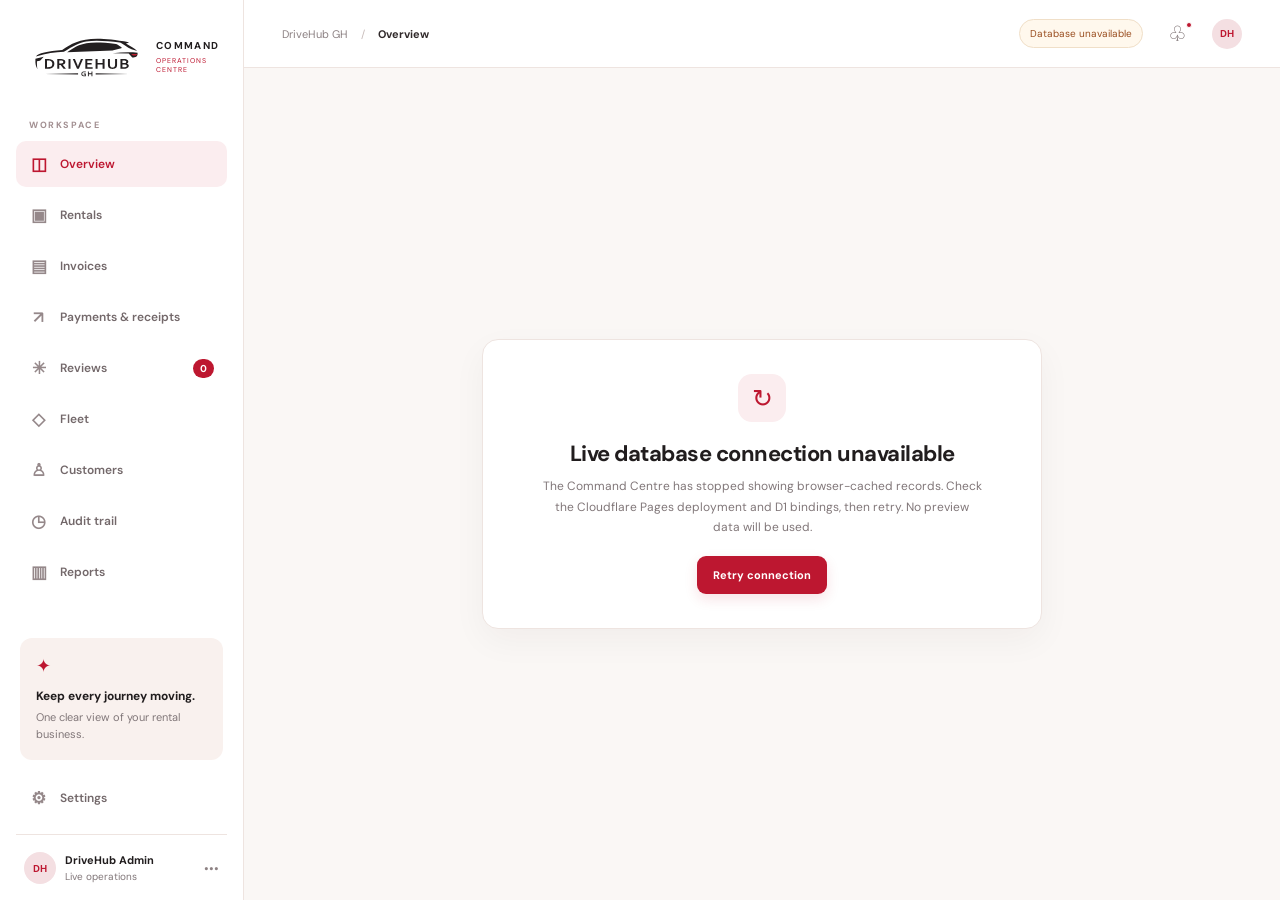
==== commit 3244ef37: "Add files via upload" ====
--- a/command/index.html
+++ b/command/index.html
@@ -5,7 +5,7 @@
   <meta name="viewport" content="width=device-width, initial-scale=1">
   <meta name="theme-color" content="#bd1730">
   <title>DriveHub Command — Operations</title>
-  <link rel="stylesheet" href="styles.css?v=20261109-fleet-customers-cleanup-2">
+  <link rel="stylesheet" href="styles.css?v=20261112-live-only-1">
 </head>
 <body>
   <div class="app-shell">
@@ -28,15 +28,23 @@
       <div class="sidebar-bottom">
         <div class="support-card"><span class="support-icon">✦</span><strong>Keep every journey moving.</strong><p>One clear view of your rental business.</p></div>
         <button class="nav-item" data-view="settings"><span>⚙</span> Settings</button>
-        <div class="profile"><div class="avatar">DH</div><div><strong>DriveHub Admin</strong><small>Demo workspace</small></div><span class="profile-dots">•••</span></div>
+        <div class="profile"><div class="avatar">DH</div><div><strong>DriveHub Admin</strong><small>Live operations</small></div><span class="profile-dots">•••</span></div>
       </div>
     </aside>
     <main class="main">
       <header class="topbar">
         <button class="mobile-menu" id="mobileMenu" aria-label="Toggle navigation">☰</button>
         <div class="crumb">DriveHub GH <span>/</span> <strong id="crumbCurrent">Overview</strong></div>
-        <div class="top-actions"><span class="status-pill is-preview" id="workspaceMode"><i></i> Workspace preview</span><button class="icon-button" aria-label="Notifications" id="notificationsBtn">♧<em></em></button><div class="avatar top-avatar">DH</div></div>
+        <div class="top-actions"><span class="status-pill is-preview" id="workspaceMode" role="status" aria-live="polite"><i></i> Connecting to live database…</span><button class="icon-button" aria-label="Notifications" id="notificationsBtn">♧<em></em></button><div class="avatar top-avatar">DH</div></div>
       </header>
+      <section class="live-connection-gate" id="liveConnectionGate" role="status" aria-live="polite">
+        <div class="live-connection-card">
+          <span class="live-connection-icon">↻</span>
+          <h1 id="liveConnectionHeading">Connecting to DriveHub live database…</h1>
+          <p id="liveConnectionDetail">Loading live customers, fleet, rentals, invoices, payments and reviews.</p>
+          <button class="btn btn-primary" id="retryLiveConnection" type="button" hidden>Retry connection</button>
+        </div>
+      </section>
       <section class="page-content">
         <div class="page-heading">
           <div><p class="eyebrow" id="eyebrow">YOUR BUSINESS, AT A GLANCE</p><h1 id="pageTitle">Good evening. <em>Let's move.</em></h1><p class="subheading" id="pageSubtitle">A clear view of today's activity across DriveHub GH.</p></div>
@@ -140,6 +148,6 @@
   <div id="profileContent"></div>
 </dialog>
 <dialog id="actionDialog" class="action-dialog"><form method="dialog" id="actionForm"><div class="dialog-head"><div><p class="eyebrow">DRIVEHUB COMMAND</p><h2 id="dialogTitle">Quick action</h2></div><button class="close-dialog" value="cancel" aria-label="Close">×</button></div><div id="dialogFields" class="dialog-fields"></div><div class="dialog-actions"><button class="btn btn-light" value="cancel">Cancel</button><button class="btn btn-primary" id="dialogSubmit" value="default">Save record</button></div></form></dialog>
-  <script src="app.js?v=20261112-rental-reference-1"></script>
+  <script src="app.js?v=20261112-live-only-1"></script>
 </body>
 </html>
--- a/command/styles.css
+++ b/command/styles.css
@@ -335,3 +335,19 @@
 #view-rentals .rental-toolbar-actions .btn{min-height:38px;padding:10px 15px}
 @media(max-width:900px){#view-rentals .rental-toolbar{align-items:stretch;flex-wrap:wrap}#view-rentals .rental-toolbar-actions{flex:1 1 100%;justify-content:space-between}#view-rentals .rental-toolbar-actions .search-input{flex:1;width:auto;min-width:0}}
 @media(max-width:720px){#view-rentals .rental-toolbar{gap:9px}#view-rentals .rental-toolbar .filter-tabs{width:100%;overflow-x:auto;flex-wrap:nowrap}#view-rentals .rental-toolbar-actions{width:100%}}
+
+
+/* Live-only Command Centre: never expose cached/demo records when D1 is unavailable. */
+.live-connection-gate{display:none;min-height:calc(100vh - 68px);padding:36px;align-items:center;justify-content:center;background:#faf7f5}
+.live-connection-card{width:min(560px,100%);padding:34px;background:#fff;border:1px solid var(--line);border-radius:16px;box-shadow:var(--shadow);text-align:center}
+.live-connection-icon{display:inline-grid;place-items:center;width:48px;height:48px;border-radius:14px;background:#fbedef;color:var(--red);font-size:25px}
+.live-connection-card h1{font-size:22px;margin:17px 0 8px;letter-spacing:-.5px}
+.live-connection-card p{font-size:12px;line-height:1.7;color:var(--muted);margin:0 auto 18px;max-width:440px}
+body.live-workspace-blocked .page-content{display:none!important}
+body.live-workspace-blocked .live-connection-gate{display:flex}
+body.live-workspace-ready .live-connection-gate{display:none!important}
+.status-pill.is-preview{color:#9a4e20;background:#fff8ed;border-color:#f0dfc8}
+.status-pill.is-preview i{background:#d49b4e}
+.status-pill.is-live{color:#287958;background:#f1faf5;border-color:#d7ebdf}
+.status-pill.is-live i{background:#39a36e}
+@media(max-width:760px){.live-connection-gate{min-height:calc(100vh - 58px);padding:18px}.live-connection-card{padding:25px 18px}}
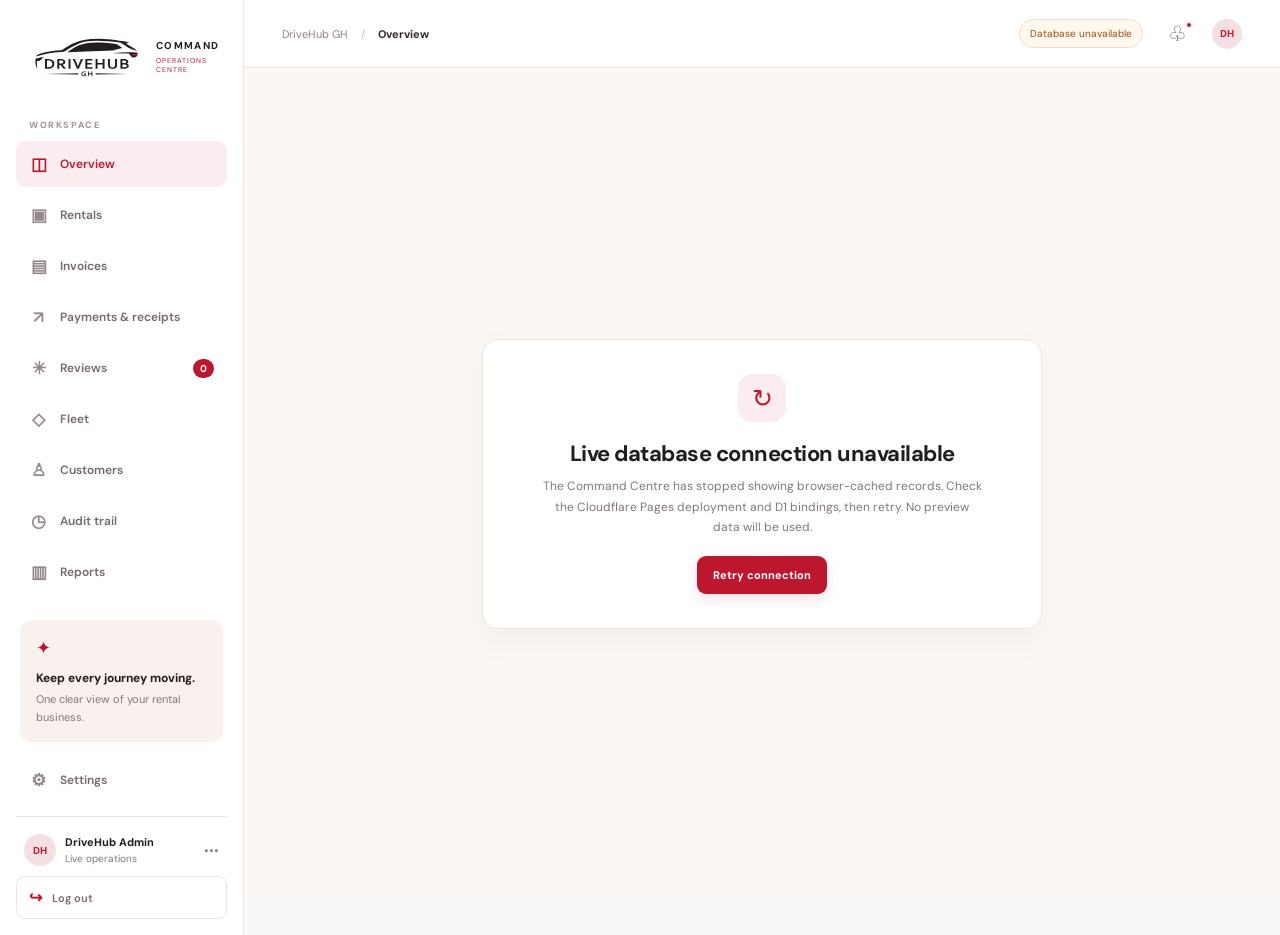
==== commit cbb1979a: "Add files via upload" ====
--- a/command/index.html
+++ b/command/index.html
@@ -29,6 +29,7 @@
         <div class="support-card"><span class="support-icon">✦</span><strong>Keep every journey moving.</strong><p>One clear view of your rental business.</p></div>
         <button class="nav-item" data-view="settings"><span>⚙</span> Settings</button>
         <div class="profile"><div class="avatar">DH</div><div><strong>DriveHub Admin</strong><small>Live operations</small></div><span class="profile-dots">•••</span></div>
+        <button class="logout-button" id="logoutBtn" type="button"><span aria-hidden="true">↪</span> Log out</button>
       </div>
     </aside>
     <main class="main">
--- a/command/styles.css
+++ b/command/styles.css
@@ -4,7 +4,7 @@
 .brand-logo{display:block;width:150px;height:66px;object-fit:contain;object-position:left center;flex:0 0 auto}
 .brand-label{display:flex;flex-direction:column;gap:3px;min-width:0;padding-left:2px}
 .brand strong{font-size:10px;letter-spacing:2.2px;display:block;white-space:nowrap}
-.brand small{font-size:8px;letter-spacing:2px;color:var(--red);display:block;line-height:1.4;white-space:nowrap}.workspace-label,.eyebrow{font-size:9px;font-weight:700;letter-spacing:1.6px;color:#a28f91}.workspace-label{padding:0 13px 10px}.nav{display:grid;gap:5px}.nav-item{border:0;background:transparent;text-align:left;color:#73686a;display:flex;align-items:center;gap:12px;padding:12px 13px;border-radius:10px;font-weight:600;font-size:12px;min-height:42px}.nav-item>span{font-size:17px;width:19px;text-align:center;color:#95888a}.nav-item:hover{background:#fbf5f4;color:var(--red)}.nav-item.active{background:#fbedef;color:var(--red)}.nav-item.active>span{color:var(--red)}.nav-count{margin-left:auto;background:var(--red);color:white;font-size:10px;border-radius:12px;padding:3px 7px}.sidebar-bottom{margin-top:auto}.support-card{margin:25px 4px 15px;background:#f9f1ee;border-radius:12px;padding:16px}.support-icon{color:var(--red);font-size:18px}.support-card strong{display:block;font-size:12px;margin:10px 0 5px}.support-card p{margin:0;color:var(--muted);font-size:11px;line-height:1.6}.profile{display:flex;align-items:center;gap:9px;border-top:1px solid var(--line);padding:17px 8px 0;margin-top:13px}.avatar{height:32px;width:32px;flex-shrink:0;border-radius:50%;background:#f4dfe2;color:var(--red);display:grid;place-items:center;font-weight:700;font-size:10px}.profile strong,.profile small{display:block}.profile strong{font-size:11px}.profile small{color:var(--muted);font-size:10px;margin-top:3px}.profile-dots{margin-left:auto;color:#8d8183}.main{min-width:0;flex:1}.topbar{height:68px;background:#fff;border-bottom:1px solid var(--line);display:flex;align-items:center;justify-content:space-between;padding:0 38px}.crumb{color:#8c8183;font-size:11px}.crumb span{margin:0 10px;color:#c8bcba}.crumb strong{color:#30292a}.top-actions{display:flex;align-items:center;gap:19px}.status-pill{border:1px solid #eadfda;background:#fffaf8;padding:7px 10px;border-radius:20px;color:#7c6e70;font-size:10px}.status-pill i{display:inline-block;width:6px;height:6px;border-radius:50%;background:#d49b4e;margin-right:5px}.icon-button{position:relative;border:0;background:none;font-size:21px;color:#74686a}.icon-button em{position:absolute;right:1px;top:3px;width:6px;height:6px;background:var(--red);border:1px solid white;border-radius:50%}.top-avatar{height:30px;width:30px}.mobile-menu{display:none}.page-content{max-width:1500px;margin:auto;padding:35px 38px 60px}.page-heading{display:flex;align-items:flex-end;justify-content:space-between;gap:20px;margin-bottom:24px}.eyebrow{color:var(--red);margin:0 0 10px}.page-heading h1{font-size:30px;letter-spacing:-1.4px;margin:0;font-weight:600}.page-heading h1 em{font-family:'Playfair Display',serif;color:var(--red);font-weight:600}.subheading{color:var(--muted);margin:9px 0 0;font-size:12px}.heading-actions{display:flex;gap:9px}.btn{border-radius:9px;padding:11px 15px;font-size:11px;font-weight:700;border:1px solid transparent;white-space:nowrap}.btn-primary{background:var(--red);color:#fff;box-shadow:0 5px 13px #bd173020}.btn-primary:hover{background:var(--red-dark)}.btn-light{background:#fff;border-color:#e9deda;color:#514547}.btn-light:hover{border-color:#c9b8b5;background:#fffaf8}.btn-small{padding:8px 11px}.demo-notice{display:flex;gap:12px;align-items:flex-start;background:#fff8e9;border:1px solid #f1dfb6;color:#775c28;border-radius:11px;padding:12px 14px;margin-bottom:22px}.demo-notice>span{font-size:17px}.demo-notice strong{font-size:11px}.demo-notice p{margin:3px 0 0;line-height:1.5;font-size:11px}.demo-notice button{margin-left:auto;background:none;border:0;font-size:20px;color:#997d4d}.metric-grid{display:grid;grid-template-columns:repeat(4,minmax(0,1fr));gap:15px;margin-bottom:20px}.metric-grid.compact{grid-template-columns:repeat(3,minmax(0,1fr));margin-top:19px}.metric-card{position:relative;min-width:0;overflow:hidden;background:#fff;border:1px solid var(--line);border-radius:13px;padding:18px 18px 16px;box-shadow:var(--shadow)}.metric-top{display:flex;align-items:center;justify-content:space-between;color:#7b7071;font-size:11px;font-weight:600}.metric-icon{display:inline-grid;place-items:center;width:31px;height:31px;border-radius:10px;font-size:15px;font-weight:700}.metric-icon.red{color:var(--red);background:#fbe9ec}.metric-icon.cream{color:#9b6d28;background:#fbf0dc}.metric-icon.rose{color:#a94e62;background:#f8e9ed}.metric-icon.green{color:#287958;background:#e5f3eb}.metric-card>strong{display:block;font-size:26px;letter-spacing:-.7px;margin:13px 0 8px}.metric-foot{display:flex;align-items:center;gap:5px;color:#9b8e8e;font-size:10px;flex-wrap:wrap}.trend{color:var(--green);font-weight:700}.warning{color:#b67a21;font-weight:700}.neutral{color:#776b6c;font-weight:700}.sparkline{display:flex;align-items:flex-end;gap:5px;height:30px;position:absolute;right:17px;bottom:17px;opacity:.72}.sparkline i{width:5px;border-radius:3px 3px 0 0;background:#e8a8b3}.metric-bottomline{height:4px;background:#f2ebea;border-radius:5px;margin-top:17px;overflow:hidden}.metric-bottomline span{display:block;height:100%;background:#d995a1;border-radius:5px}.metric-bottomline.gold span{background:#d6ad68}.metric-bottomline.greenline span{background:#71b49a}.content-grid{display:grid;grid-template-columns:minmax(0,1.5fr) minmax(300px,1fr);gap:18px;margin-bottom:20px}.panel{background:#fff;border:1px solid var(--line);border-radius:13px;padding:20px;box-shadow:var(--shadow);min-width:0}.panel-heading{display:flex;align-items:flex-start;justify-content:space-between;gap:14px;margin-bottom:20px}.panel h2,.panel-heading h2{font-size:14px;margin:0;font-weight:700;letter-spacing:-.2px}.panel-heading p,.section-desc{font-size:11px;color:var(--muted);margin:6px 0 0}.panel-heading select{border:1px solid var(--line);border-radius:7px;background:#fff;padding:8px;color:#6d6163;font-size:10px}.chart-legend{font-size:10px;color:#887c7e;margin-bottom:8px}.chart-legend i{display:inline-block;width:7px;height:7px;background:var(--red);border-radius:50%;margin-right:5px}.chart{height:180px;display:flex;align-items:flex-end;gap:clamp(12px,3vw,30px);padding:15px 12px 0;border-bottom:1px solid #f0e7e4;background:repeating-linear-gradient(to bottom,transparent 0,transparent 44px,#f5efed 45px,#f5efed 46px)}.bar-wrap{height:100%;flex:1;display:flex;align-items:flex-end;justify-content:center;position:relative}.bar{width:min(34px,80%);min-width:14px;background:linear-gradient(180deg,#d95c70,#bd1730);border-radius:6px 6px 0 0;position:relative;transition:height .25s}.bar:hover{filter:brightness(1.08)}.bar:hover:after{content:attr(data-value);position:absolute;top:-25px;left:50%;transform:translateX(-50%);white-space:nowrap;font-size:9px;color:var(--red);font-weight:700}.chart-axis{display:flex;justify-content:space-between;padding:9px 4px 0;color:#a19495;font-size:9px}.attention-list{display:grid;gap:0}.attention-item{display:flex;gap:11px;padding:12px 0;border-bottom:1px solid #f3ecea}.attention-item:first-child{padding-top:0}.attention-item:last-child{border-bottom:0}.attention-symbol{height:30px;width:30px;border-radius:9px;display:grid;place-items:center;background:#fff0e0;color:#ad7728;flex-shrink:0}.attention-symbol.red{background:#fbe9ec;color:var(--red)}.attention-item strong{display:block;font-size:11px}.attention-item p{margin:4px 0 0;font-size:10px;color:var(--muted);line-height:1.5}.text-link{border:0;background:none;color:var(--red);font-size:11px;font-weight:700;padding:12px 0 0}.text-link span{margin-left:5px}.table-panel{padding:0;overflow:hidden}.table-panel>.panel-heading{padding:19px 20px 0}.table-wrap{overflow:auto;width:100%}table{width:100%;border-collapse:collapse;text-align:left;white-space:nowrap}th{font-size:9px;letter-spacing:.6px;text-transform:uppercase;color:#9c8f90;font-weight:700;background:#fdfaf9;padding:12px 16px;border-top:1px solid #f2e9e6;border-bottom:1px solid #f2e9e6}td{padding:14px 16px;border-bottom:1px solid #f4edeb;font-size:11px;color:#655a5c}tbody tr:last-child td{border-bottom:0}td strong{color:#302829;font-size:11px}td small{display:block;color:#9b8e8f;font-size:10px;margin-top:4px}.customer-cell{display:flex;align-items:center;gap:9px}.mini-avatar{width:29px;height:29px;border-radius:50%;display:grid;place-items:center;background:#f6e6e8;color:#a51b30;font-weight:700;font-size:9px;flex-shrink:0}.status{display:inline-block;border-radius:20px;padding:5px 8px;font-size:9px;font-weight:700}.status.paid,.status.approved,.status.completed{color:#287755;background:#e8f5ed}.status.active{color:#9b6c1c;background:#fff2db}.status.pending,.status.partially-paid,.status.upcoming{color:#9b6c1c;background:#fff2db}.status.unpaid,.status.overdue,.status.rejected{color:#b02b40;background:#fbe9ec}.view{display:none}.view.active{display:block}.section-toolbar{display:flex;justify-content:space-between;align-items:center;gap:14px;margin:3px 0 18px;flex-wrap:wrap}.section-toolbar.secondary{margin-top:4px}.section-title{font-size:17px;margin:0;letter-spacing:-.4px}.filter-tabs{display:flex;gap:4px;align-items:center;flex-wrap:wrap;background:#f3edeb;padding:4px;border-radius:9px}.filter-tabs button{border:0;background:transparent;color:#7c7071;padding:8px 11px;border-radius:6px;font-size:10px;font-weight:600}.filter-tabs button.selected{background:#fff;color:var(--red);box-shadow:0 2px 5px #3b24240b}.filter-tabs button span{background:#fbe9ec;border-radius:10px;padding:2px 5px;margin-left:4px}.search-input{border:1px solid #e8ddda;border-radius:8px;background:white;padding:10px 12px;min-width:220px;font-size:11px;outline:none}.search-input:focus,input:focus,textarea:focus,select:focus{border-color:#cb7b87;box-shadow:0 0 0 3px #bd173012;outline:none}.review-summary{display:grid;grid-template-columns:repeat(3,1fr);gap:12px;margin-bottom:18px}.review-summary>div{background:#fff;border:1px solid var(--line);border-radius:11px;padding:15px 17px}.review-summary span{display:block;color:var(--muted);font-size:10px}.review-summary strong{display:block;margin-top:8px;font-size:22px}.review-summary small{font-size:11px;color:#9a8e8e;font-weight:500}.reviews-list{display:grid;gap:12px}.review-card{background:#fff;border:1px solid var(--line);border-radius:12px;padding:18px}.review-card-head{display:flex;justify-content:space-between;gap:14px}.review-person{display:flex;gap:10px;align-items:center}.review-person strong{display:block;font-size:12px}.review-person small{display:block;color:#a09293;margin-top:4px;font-size:10px}.stars{color:var(--red);letter-spacing:2px;font-size:15px;white-space:nowrap}.review-text{font-size:12px;color:#665b5c;line-height:1.7;margin:15px 0}.review-meta{display:flex;gap:8px;flex-wrap:wrap}.review-meta span{background:#faf5f3;border-radius:6px;padding:6px 8px;font-size:9px;color:#8c7e80}.review-actions{display:flex;gap:7px;align-items:center;border-top:1px solid #f2e9e6;padding-top:13px;margin-top:14px}.review-actions .spacer{flex:1}.btn-approve,.btn-reject,.btn-neutral{padding:8px 11px;border-radius:7px;font-size:10px;font-weight:700;border:1px solid}.btn-approve{background:#eaf6ef;color:#277651;border-color:#d4eadc}.btn-reject{background:#fff0f1;color:#b12238;border-color:#f3d5da}.btn-neutral{background:#fff;color:#75686a;border-color:#e9dfdc}.empty-state{text-align:center;padding:42px 18px;border:1px dashed #e8dcd8;border-radius:12px;color:var(--muted);background:#fff}.empty-state strong{display:block;color:var(--ink);margin-bottom:5px}.fleet-grid{display:grid;grid-template-columns:repeat(3,minmax(0,1fr));gap:15px;margin-bottom:20px}.vehicle-card{background:#fff;border:1px solid var(--line);border-radius:13px;padding:18px;box-shadow:var(--shadow)}.vehicle-top{display:flex;justify-content:space-between;gap:10px;align-items:flex-start}.vehicle-card h3{font-size:13px;margin:0 0 5px}.vehicle-card p{font-size:10px;color:var(--muted);margin:0}.vehicle-symbol{height:52px;background:linear-gradient(135deg,#fbf2ef,#f5e4e5);border-radius:10px;margin:15px 0;display:grid;place-items:center;font-size:26px;color:#c1485b}.vehicle-stats{display:flex;justify-content:space-between;padding-top:12px;border-top:1px solid #f1e8e5;color:#948789;font-size:10px}.vehicle-stats strong{display:block;color:#352d2e;font-size:12px;margin-top:4px}.maintenance-list{display:grid}.maintenance-item{display:flex;align-items:center;gap:12px;padding:12px 0;border-bottom:1px solid #f3ecea}.maintenance-item:last-child{border:0}.maintenance-item strong{display:block;font-size:11px}.maintenance-item small{display:block;color:var(--muted);margin-top:4px}.maintenance-item time{margin-left:auto;font-size:10px;color:#9a8d8e}.report-grid{display:grid;grid-template-columns:repeat(4,minmax(0,1fr));gap:15px;margin-bottom:18px}.report-card{background:#fff;border:1px solid var(--line);border-radius:13px;padding:19px;box-shadow:var(--shadow)}.report-card h3{font-size:13px;margin:15px 0 7px}.report-card p{font-size:11px;color:var(--muted);line-height:1.6;min-height:53px;margin:0}.settings-grid{display:grid;grid-template-columns:1fr 1fr;gap:18px}.settings-panel h2{margin:0 0 20px;font-size:17px}.settings-panel label{display:block;font-size:11px;font-weight:700;margin:14px 0}.settings-panel input{display:block;width:100%;margin-top:7px;padding:11px;border:1px solid var(--line);border-radius:8px;background:#fff}.checklist{list-style:none;padding:0;margin:0}.checklist li{display:flex;gap:11px;padding:14px 0;border-bottom:1px solid #f2e9e6}.checklist li:last-child{border:0}.check{width:25px;height:25px;display:grid;place-items:center;border-radius:8px;flex-shrink:0}.check.pending{background:#fff0dc;color:#a97422}.checklist strong,.checklist small{display:block}.checklist strong{font-size:11px}.checklist small{font-size:10px;color:var(--muted);margin-top:4px}.helper-note{color:#96888a;font-size:10px;line-height:1.6;margin:14px 0 0}.action-dialog{border:0;padding:0;width:min(520px,calc(100% - 30px));border-radius:16px;box-shadow:0 25px 90px #1c101050}.action-dialog::backdrop{background:#21171988;backdrop-filter:blur(3px)}.action-dialog form{padding:24px}.dialog-head{display:flex;justify-content:space-between;align-items:flex-start;border-bottom:1px solid var(--line);padding-bottom:17px;margin-bottom:18px}.dialog-head h2{font-size:21px;margin:0}.close-dialog{border:0;background:#f8f0ee;border-radius:8px;width:30px;height:30px;font-size:20px;color:#66595a}.dialog-fields{display:grid;grid-template-columns:1fr 1fr;gap:13px}.field{display:flex;flex-direction:column;gap:6px}.field.full{grid-column:1/-1}.field label{font-size:10px;font-weight:700;color:#615456}.field input,.field select,.field textarea{width:100%;border:1px solid #e7dcd8;border-radius:8px;padding:10px;background:#fff;color:#352d2e}.field textarea{min-height:82px;resize:vertical}.dialog-actions{display:flex;justify-content:flex-end;gap:8px;border-top:1px solid var(--line);padding-top:17px;margin-top:20px}.toast{position:fixed;bottom:24px;right:24px;z-index:10;background:#241d1e;color:white;padding:13px 17px;border-radius:9px;box-shadow:0 12px 40px #1b0e0e30;opacity:0;transform:translateY(8px);pointer-events:none;transition:.2s;font-size:11px;max-width:min(380px,calc(100vw - 40px))}.toast.show{opacity:1;transform:translateY(0)}
+.brand small{font-size:8px;letter-spacing:2px;color:var(--red);display:block;line-height:1.4;white-space:nowrap}.workspace-label,.eyebrow{font-size:9px;font-weight:700;letter-spacing:1.6px;color:#a28f91}.workspace-label{padding:0 13px 10px}.nav{display:grid;gap:5px}.nav-item{border:0;background:transparent;text-align:left;color:#73686a;display:flex;align-items:center;gap:12px;padding:12px 13px;border-radius:10px;font-weight:600;font-size:12px;min-height:42px}.nav-item>span{font-size:17px;width:19px;text-align:center;color:#95888a}.nav-item:hover{background:#fbf5f4;color:var(--red)}.nav-item.active{background:#fbedef;color:var(--red)}.nav-item.active>span{color:var(--red)}.nav-count{margin-left:auto;background:var(--red);color:white;font-size:10px;border-radius:12px;padding:3px 7px}.sidebar-bottom{margin-top:auto}.support-card{margin:25px 4px 15px;background:#f9f1ee;border-radius:12px;padding:16px}.support-icon{color:var(--red);font-size:18px}.support-card strong{display:block;font-size:12px;margin:10px 0 5px}.support-card p{margin:0;color:var(--muted);font-size:11px;line-height:1.6}.profile{display:flex;align-items:center;gap:9px;border-top:1px solid var(--line);padding:17px 8px 0;margin-top:13px}.avatar{height:32px;width:32px;flex-shrink:0;border-radius:50%;background:#f4dfe2;color:var(--red);display:grid;place-items:center;font-weight:700;font-size:10px}.profile strong,.profile small{display:block}.profile strong{font-size:11px}.profile small{color:var(--muted);font-size:10px;margin-top:3px}.profile-dots{margin-left:auto;color:#8d8183}.logout-button{display:flex;align-items:center;gap:10px;width:100%;margin:10px 0 0;padding:10px 12px;border:1px solid var(--line);border-radius:9px;background:#fff;color:#7c6e70;font:inherit;font-size:11px;font-weight:600;text-align:left;cursor:pointer;transition:background .18s ease,border-color .18s ease,color .18s ease}.logout-button span{font-size:16px;color:var(--red)}.logout-button:hover{background:#fff5f5;border-color:#e8c6cb;color:var(--red)}.main{min-width:0;flex:1}.topbar{height:68px;background:#fff;border-bottom:1px solid var(--line);display:flex;align-items:center;justify-content:space-between;padding:0 38px}.crumb{color:#8c8183;font-size:11px}.crumb span{margin:0 10px;color:#c8bcba}.crumb strong{color:#30292a}.top-actions{display:flex;align-items:center;gap:19px}.status-pill{border:1px solid #eadfda;background:#fffaf8;padding:7px 10px;border-radius:20px;color:#7c6e70;font-size:10px}.status-pill i{display:inline-block;width:6px;height:6px;border-radius:50%;background:#d49b4e;margin-right:5px}.icon-button{position:relative;border:0;background:none;font-size:21px;color:#74686a}.icon-button em{position:absolute;right:1px;top:3px;width:6px;height:6px;background:var(--red);border:1px solid white;border-radius:50%}.top-avatar{height:30px;width:30px}.mobile-menu{display:none}.page-content{max-width:1500px;margin:auto;padding:35px 38px 60px}.page-heading{display:flex;align-items:flex-end;justify-content:space-between;gap:20px;margin-bottom:24px}.eyebrow{color:var(--red);margin:0 0 10px}.page-heading h1{font-size:30px;letter-spacing:-1.4px;margin:0;font-weight:600}.page-heading h1 em{font-family:'Playfair Display',serif;color:var(--red);font-weight:600}.subheading{color:var(--muted);margin:9px 0 0;font-size:12px}.heading-actions{display:flex;gap:9px}.btn{border-radius:9px;padding:11px 15px;font-size:11px;font-weight:700;border:1px solid transparent;white-space:nowrap}.btn-primary{background:var(--red);color:#fff;box-shadow:0 5px 13px #bd173020}.btn-primary:hover{background:var(--red-dark)}.btn-light{background:#fff;border-color:#e9deda;color:#514547}.btn-light:hover{border-color:#c9b8b5;background:#fffaf8}.btn-small{padding:8px 11px}.demo-notice{display:flex;gap:12px;align-items:flex-start;background:#fff8e9;border:1px solid #f1dfb6;color:#775c28;border-radius:11px;padding:12px 14px;margin-bottom:22px}.demo-notice>span{font-size:17px}.demo-notice strong{font-size:11px}.demo-notice p{margin:3px 0 0;line-height:1.5;font-size:11px}.demo-notice button{margin-left:auto;background:none;border:0;font-size:20px;color:#997d4d}.metric-grid{display:grid;grid-template-columns:repeat(4,minmax(0,1fr));gap:15px;margin-bottom:20px}.metric-grid.compact{grid-template-columns:repeat(3,minmax(0,1fr));margin-top:19px}.metric-card{position:relative;min-width:0;overflow:hidden;background:#fff;border:1px solid var(--line);border-radius:13px;padding:18px 18px 16px;box-shadow:var(--shadow)}.metric-top{display:flex;align-items:center;justify-content:space-between;color:#7b7071;font-size:11px;font-weight:600}.metric-icon{display:inline-grid;place-items:center;width:31px;height:31px;border-radius:10px;font-size:15px;font-weight:700}.metric-icon.red{color:var(--red);background:#fbe9ec}.metric-icon.cream{color:#9b6d28;background:#fbf0dc}.metric-icon.rose{color:#a94e62;background:#f8e9ed}.metric-icon.green{color:#287958;background:#e5f3eb}.metric-card>strong{display:block;font-size:26px;letter-spacing:-.7px;margin:13px 0 8px}.metric-foot{display:flex;align-items:center;gap:5px;color:#9b8e8e;font-size:10px;flex-wrap:wrap}.trend{color:var(--green);font-weight:700}.warning{color:#b67a21;font-weight:700}.neutral{color:#776b6c;font-weight:700}.sparkline{display:flex;align-items:flex-end;gap:5px;height:30px;position:absolute;right:17px;bottom:17px;opacity:.72}.sparkline i{width:5px;border-radius:3px 3px 0 0;background:#e8a8b3}.metric-bottomline{height:4px;background:#f2ebea;border-radius:5px;margin-top:17px;overflow:hidden}.metric-bottomline span{display:block;height:100%;background:#d995a1;border-radius:5px}.metric-bottomline.gold span{background:#d6ad68}.metric-bottomline.greenline span{background:#71b49a}.content-grid{display:grid;grid-template-columns:minmax(0,1.5fr) minmax(300px,1fr);gap:18px;margin-bottom:20px}.panel{background:#fff;border:1px solid var(--line);border-radius:13px;padding:20px;box-shadow:var(--shadow);min-width:0}.panel-heading{display:flex;align-items:flex-start;justify-content:space-between;gap:14px;margin-bottom:20px}.panel h2,.panel-heading h2{font-size:14px;margin:0;font-weight:700;letter-spacing:-.2px}.panel-heading p,.section-desc{font-size:11px;color:var(--muted);margin:6px 0 0}.panel-heading select{border:1px solid var(--line);border-radius:7px;background:#fff;padding:8px;color:#6d6163;font-size:10px}.chart-legend{font-size:10px;color:#887c7e;margin-bottom:8px}.chart-legend i{display:inline-block;width:7px;height:7px;background:var(--red);border-radius:50%;margin-right:5px}.chart{height:180px;display:flex;align-items:flex-end;gap:clamp(12px,3vw,30px);padding:15px 12px 0;border-bottom:1px solid #f0e7e4;background:repeating-linear-gradient(to bottom,transparent 0,transparent 44px,#f5efed 45px,#f5efed 46px)}.bar-wrap{height:100%;flex:1;display:flex;align-items:flex-end;justify-content:center;position:relative}.bar{width:min(34px,80%);min-width:14px;background:linear-gradient(180deg,#d95c70,#bd1730);border-radius:6px 6px 0 0;position:relative;transition:height .25s}.bar:hover{filter:brightness(1.08)}.bar:hover:after{content:attr(data-value);position:absolute;top:-25px;left:50%;transform:translateX(-50%);white-space:nowrap;font-size:9px;color:var(--red);font-weight:700}.chart-axis{display:flex;justify-content:space-between;padding:9px 4px 0;color:#a19495;font-size:9px}.attention-list{display:grid;gap:0}.attention-item{display:flex;gap:11px;padding:12px 0;border-bottom:1px solid #f3ecea}.attention-item:first-child{padding-top:0}.attention-item:last-child{border-bottom:0}.attention-symbol{height:30px;width:30px;border-radius:9px;display:grid;place-items:center;background:#fff0e0;color:#ad7728;flex-shrink:0}.attention-symbol.red{background:#fbe9ec;color:var(--red)}.attention-item strong{display:block;font-size:11px}.attention-item p{margin:4px 0 0;font-size:10px;color:var(--muted);line-height:1.5}.text-link{border:0;background:none;color:var(--red);font-size:11px;font-weight:700;padding:12px 0 0}.text-link span{margin-left:5px}.table-panel{padding:0;overflow:hidden}.table-panel>.panel-heading{padding:19px 20px 0}.table-wrap{overflow:auto;width:100%}table{width:100%;border-collapse:collapse;text-align:left;white-space:nowrap}th{font-size:9px;letter-spacing:.6px;text-transform:uppercase;color:#9c8f90;font-weight:700;background:#fdfaf9;padding:12px 16px;border-top:1px solid #f2e9e6;border-bottom:1px solid #f2e9e6}td{padding:14px 16px;border-bottom:1px solid #f4edeb;font-size:11px;color:#655a5c}tbody tr:last-child td{border-bottom:0}td strong{color:#302829;font-size:11px}td small{display:block;color:#9b8e8f;font-size:10px;margin-top:4px}.customer-cell{display:flex;align-items:center;gap:9px}.mini-avatar{width:29px;height:29px;border-radius:50%;display:grid;place-items:center;background:#f6e6e8;color:#a51b30;font-weight:700;font-size:9px;flex-shrink:0}.status{display:inline-block;border-radius:20px;padding:5px 8px;font-size:9px;font-weight:700}.status.paid,.status.approved,.status.completed{color:#287755;background:#e8f5ed}.status.active{color:#9b6c1c;background:#fff2db}.status.pending,.status.partially-paid,.status.upcoming{color:#9b6c1c;background:#fff2db}.status.unpaid,.status.overdue,.status.rejected{color:#b02b40;background:#fbe9ec}.view{display:none}.view.active{display:block}.section-toolbar{display:flex;justify-content:space-between;align-items:center;gap:14px;margin:3px 0 18px;flex-wrap:wrap}.section-toolbar.secondary{margin-top:4px}.section-title{font-size:17px;margin:0;letter-spacing:-.4px}.filter-tabs{display:flex;gap:4px;align-items:center;flex-wrap:wrap;background:#f3edeb;padding:4px;border-radius:9px}.filter-tabs button{border:0;background:transparent;color:#7c7071;padding:8px 11px;border-radius:6px;font-size:10px;font-weight:600}.filter-tabs button.selected{background:#fff;color:var(--red);box-shadow:0 2px 5px #3b24240b}.filter-tabs button span{background:#fbe9ec;border-radius:10px;padding:2px 5px;margin-left:4px}.search-input{border:1px solid #e8ddda;border-radius:8px;background:white;padding:10px 12px;min-width:220px;font-size:11px;outline:none}.search-input:focus,input:focus,textarea:focus,select:focus{border-color:#cb7b87;box-shadow:0 0 0 3px #bd173012;outline:none}.review-summary{display:grid;grid-template-columns:repeat(3,1fr);gap:12px;margin-bottom:18px}.review-summary>div{background:#fff;border:1px solid var(--line);border-radius:11px;padding:15px 17px}.review-summary span{display:block;color:var(--muted);font-size:10px}.review-summary strong{display:block;margin-top:8px;font-size:22px}.review-summary small{font-size:11px;color:#9a8e8e;font-weight:500}.reviews-list{display:grid;gap:12px}.review-card{background:#fff;border:1px solid var(--line);border-radius:12px;padding:18px}.review-card-head{display:flex;justify-content:space-between;gap:14px}.review-person{display:flex;gap:10px;align-items:center}.review-person strong{display:block;font-size:12px}.review-person small{display:block;color:#a09293;margin-top:4px;font-size:10px}.stars{color:var(--red);letter-spacing:2px;font-size:15px;white-space:nowrap}.review-text{font-size:12px;color:#665b5c;line-height:1.7;margin:15px 0}.review-meta{display:flex;gap:8px;flex-wrap:wrap}.review-meta span{background:#faf5f3;border-radius:6px;padding:6px 8px;font-size:9px;color:#8c7e80}.review-actions{display:flex;gap:7px;align-items:center;border-top:1px solid #f2e9e6;padding-top:13px;margin-top:14px}.review-actions .spacer{flex:1}.btn-approve,.btn-reject,.btn-neutral{padding:8px 11px;border-radius:7px;font-size:10px;font-weight:700;border:1px solid}.btn-approve{background:#eaf6ef;color:#277651;border-color:#d4eadc}.btn-reject{background:#fff0f1;color:#b12238;border-color:#f3d5da}.btn-neutral{background:#fff;color:#75686a;border-color:#e9dfdc}.empty-state{text-align:center;padding:42px 18px;border:1px dashed #e8dcd8;border-radius:12px;color:var(--muted);background:#fff}.empty-state strong{display:block;color:var(--ink);margin-bottom:5px}.fleet-grid{display:grid;grid-template-columns:repeat(3,minmax(0,1fr));gap:15px;margin-bottom:20px}.vehicle-card{background:#fff;border:1px solid var(--line);border-radius:13px;padding:18px;box-shadow:var(--shadow)}.vehicle-top{display:flex;justify-content:space-between;gap:10px;align-items:flex-start}.vehicle-card h3{font-size:13px;margin:0 0 5px}.vehicle-card p{font-size:10px;color:var(--muted);margin:0}.vehicle-symbol{height:52px;background:linear-gradient(135deg,#fbf2ef,#f5e4e5);border-radius:10px;margin:15px 0;display:grid;place-items:center;font-size:26px;color:#c1485b}.vehicle-stats{display:flex;justify-content:space-between;padding-top:12px;border-top:1px solid #f1e8e5;color:#948789;font-size:10px}.vehicle-stats strong{display:block;color:#352d2e;font-size:12px;margin-top:4px}.maintenance-list{display:grid}.maintenance-item{display:flex;align-items:center;gap:12px;padding:12px 0;border-bottom:1px solid #f3ecea}.maintenance-item:last-child{border:0}.maintenance-item strong{display:block;font-size:11px}.maintenance-item small{display:block;color:var(--muted);margin-top:4px}.maintenance-item time{margin-left:auto;font-size:10px;color:#9a8d8e}.report-grid{display:grid;grid-template-columns:repeat(4,minmax(0,1fr));gap:15px;margin-bottom:18px}.report-card{background:#fff;border:1px solid var(--line);border-radius:13px;padding:19px;box-shadow:var(--shadow)}.report-card h3{font-size:13px;margin:15px 0 7px}.report-card p{font-size:11px;color:var(--muted);line-height:1.6;min-height:53px;margin:0}.settings-grid{display:grid;grid-template-columns:1fr 1fr;gap:18px}.settings-panel h2{margin:0 0 20px;font-size:17px}.settings-panel label{display:block;font-size:11px;font-weight:700;margin:14px 0}.settings-panel input{display:block;width:100%;margin-top:7px;padding:11px;border:1px solid var(--line);border-radius:8px;background:#fff}.checklist{list-style:none;padding:0;margin:0}.checklist li{display:flex;gap:11px;padding:14px 0;border-bottom:1px solid #f2e9e6}.checklist li:last-child{border:0}.check{width:25px;height:25px;display:grid;place-items:center;border-radius:8px;flex-shrink:0}.check.pending{background:#fff0dc;color:#a97422}.checklist strong,.checklist small{display:block}.checklist strong{font-size:11px}.checklist small{font-size:10px;color:var(--muted);margin-top:4px}.helper-note{color:#96888a;font-size:10px;line-height:1.6;margin:14px 0 0}.action-dialog{border:0;padding:0;width:min(520px,calc(100% - 30px));border-radius:16px;box-shadow:0 25px 90px #1c101050}.action-dialog::backdrop{background:#21171988;backdrop-filter:blur(3px)}.action-dialog form{padding:24px}.dialog-head{display:flex;justify-content:space-between;align-items:flex-start;border-bottom:1px solid var(--line);padding-bottom:17px;margin-bottom:18px}.dialog-head h2{font-size:21px;margin:0}.close-dialog{border:0;background:#f8f0ee;border-radius:8px;width:30px;height:30px;font-size:20px;color:#66595a}.dialog-fields{display:grid;grid-template-columns:1fr 1fr;gap:13px}.field{display:flex;flex-direction:column;gap:6px}.field.full{grid-column:1/-1}.field label{font-size:10px;font-weight:700;color:#615456}.field input,.field select,.field textarea{width:100%;border:1px solid #e7dcd8;border-radius:8px;padding:10px;background:#fff;color:#352d2e}.field textarea{min-height:82px;resize:vertical}.dialog-actions{display:flex;justify-content:flex-end;gap:8px;border-top:1px solid var(--line);padding-top:17px;margin-top:20px}.toast{position:fixed;bottom:24px;right:24px;z-index:10;background:#241d1e;color:white;padding:13px 17px;border-radius:9px;box-shadow:0 12px 40px #1b0e0e30;opacity:0;transform:translateY(8px);pointer-events:none;transition:.2s;font-size:11px;max-width:min(380px,calc(100vw - 40px))}.toast.show{opacity:1;transform:translateY(0)}
 @media(max-width:1200px){.sidebar{width:220px}.page-content{padding:28px 24px 45px}.topbar{padding:0 24px}.metric-grid{grid-template-columns:repeat(2,minmax(0,1fr))}.content-grid{grid-template-columns:1fr}.report-grid{grid-template-columns:repeat(2,minmax(0,1fr))}.fleet-grid{grid-template-columns:repeat(2,minmax(0,1fr))}}
 @media(max-width:760px){.sidebar{position:fixed;z-index:20;left:-260px;top:0;bottom:0;width:245px;transition:left .2s;box-shadow:15px 0 40px #2a16161a}.sidebar.open{left:0}.mobile-menu{display:block;border:0;background:#f8eeec;border-radius:8px;width:33px;height:33px;color:var(--red)}.topbar{height:58px;padding:0 14px;gap:10px}.crumb{flex:1;font-size:10px}.top-actions{gap:10px}.status-pill{display:none}.page-content{padding:24px 14px 40px}.page-heading{display:block}.page-heading h1{font-size:27px}.heading-actions{margin-top:18px}.heading-actions .btn{flex:1}.metric-grid,.metric-grid.compact{grid-template-columns:1fr 1fr;gap:10px}.metric-card{padding:14px}.metric-card>strong{font-size:21px}.metric-foot{font-size:9px}.sparkline{display:none}.content-grid{gap:12px}.panel{padding:15px}.panel-heading{margin-bottom:15px}.chart{height:150px}.review-summary{gap:7px}.review-summary>div{padding:12px}.review-summary strong{font-size:18px}.review-summary span{font-size:9px}.section-toolbar{align-items:stretch}.section-toolbar>.btn,.section-toolbar>div:first-child{width:100%}.section-toolbar .search-input{width:100%;min-width:0}.filter-tabs{width:100%;overflow:auto;flex-wrap:nowrap}.filter-tabs button{white-space:nowrap}.review-card{padding:14px}.review-card-head{flex-direction:column}.review-actions{flex-wrap:wrap}.review-actions .spacer{display:none}.fleet-grid,.report-grid,.settings-grid{grid-template-columns:1fr}.dialog-fields{grid-template-columns:1fr}.field.full{grid-column:auto}.demo-notice{padding:10px}.table-panel>.panel-heading{padding:16px 15px 0}}
 @media(min-width:761px) and (max-width:950px){.sidebar{width:200px;padding:20px 10px}.page-content{padding:25px 18px}.topbar{padding:0 18px}.metric-grid{grid-template-columns:repeat(2,1fr)}.fleet-grid{grid-template-columns:repeat(2,1fr)}}
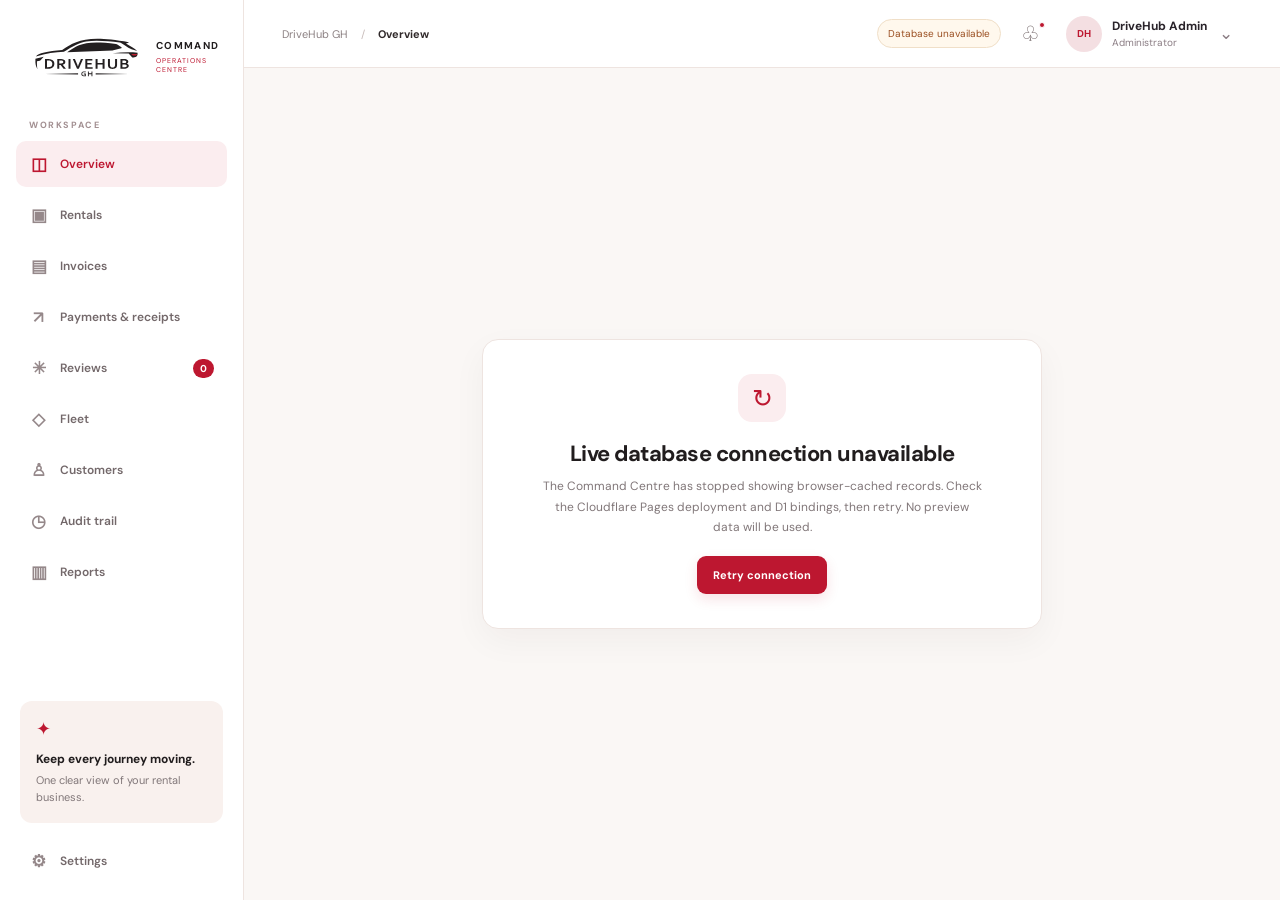
==== commit 50365dc4: "Add files via upload" ====
--- a/command/index.html
+++ b/command/index.html
@@ -6,6 +6,30 @@
   <meta name="theme-color" content="#bd1730">
   <title>DriveHub Command — Operations</title>
   <link rel="stylesheet" href="styles.css?v=20261112-live-only-1">
+
+<style id="drivehub-account-menu-styles">
+.top-actions{display:flex;align-items:center;gap:14px}
+.account-menu{position:relative;z-index:30}
+.account-trigger{display:flex;align-items:center;gap:10px;list-style:none;cursor:pointer;padding:5px 8px 5px 5px;border:1px solid transparent;border-radius:12px;min-height:44px;transition:background .18s ease,border-color .18s ease}
+.account-trigger::-webkit-details-marker{display:none}
+.account-trigger:hover,.account-menu[open] .account-trigger{background:#fff;border-color:#eadfdb}
+.account-avatar{flex:0 0 36px;width:36px;height:36px}
+.account-identity{display:flex;flex-direction:column;align-items:flex-start;gap:2px;white-space:nowrap}
+.account-identity strong{font-size:12px;font-weight:700;color:#29232a}
+.account-identity small{font-size:10px;color:#8b7d84}
+.account-chevron{font-size:17px;color:#8b7d84;line-height:1;margin-left:2px}
+.account-dropdown{position:absolute;right:0;top:calc(100% + 10px);width:240px;padding:9px;background:#fff;border:1px solid #eadfdb;border-radius:14px;box-shadow:0 16px 40px rgba(38,24,30,.14);z-index:60}
+.account-dropdown-heading{display:flex;flex-direction:column;gap:4px;padding:10px 11px 12px}
+.account-dropdown-heading strong{font-size:13px;color:#29232a}
+.account-dropdown-heading small{font-size:11px;color:#8b7d84}
+.account-menu-item,.account-menu-logout{width:100%;display:flex;align-items:center;gap:10px;border:0;background:transparent;border-radius:9px;padding:10px 11px;text-align:left;font:inherit;font-size:12px;color:#5f535a}
+.account-menu-item:disabled{opacity:.62;cursor:default}
+.account-menu-item small{margin-left:auto;font-size:9px;color:#a4979d}
+.account-menu-divider{height:1px;background:#f0e8e5;margin:6px 2px}
+.account-menu-logout{color:#bd1737;font-weight:700;cursor:pointer}
+.account-menu-logout:hover{background:#fff0f2}
+@media(max-width:700px){.top-actions{gap:7px}.account-trigger{gap:6px;padding:4px}.account-identity{display:none}.account-chevron{display:none}.account-dropdown{right:0}}
+</style>
 </head>
 <body>
   <div class="app-shell">
@@ -28,15 +52,14 @@
       <div class="sidebar-bottom">
         <div class="support-card"><span class="support-icon">✦</span><strong>Keep every journey moving.</strong><p>One clear view of your rental business.</p></div>
         <button class="nav-item" data-view="settings"><span>⚙</span> Settings</button>
-        <div class="profile"><div class="avatar">DH</div><div><strong>DriveHub Admin</strong><small>Live operations</small></div><span class="profile-dots">•••</span></div>
-        <button class="logout-button" id="logoutBtn" type="button"><span aria-hidden="true">↪</span> Log out</button>
+
       </div>
     </aside>
     <main class="main">
       <header class="topbar">
         <button class="mobile-menu" id="mobileMenu" aria-label="Toggle navigation">☰</button>
         <div class="crumb">DriveHub GH <span>/</span> <strong id="crumbCurrent">Overview</strong></div>
-        <div class="top-actions"><span class="status-pill is-preview" id="workspaceMode" role="status" aria-live="polite"><i></i> Connecting to live database…</span><button class="icon-button" aria-label="Notifications" id="notificationsBtn">♧<em></em></button><div class="avatar top-avatar">DH</div></div>
+        <div class="top-actions"><span class="status-pill is-preview" id="workspaceMode" role="status" aria-live="polite"><i></i> Connecting to live database…</span><button class="icon-button" aria-label="Notifications" id="notificationsBtn">♧<em></em></button><details class="account-menu" id="accountMenu"><summary class="account-trigger" aria-label="Open account menu"><span class="avatar account-avatar">DH</span><span class="account-identity"><strong>DriveHub Admin</strong><small>Administrator</small></span><span class="account-chevron" aria-hidden="true">⌄</span></summary><div class="account-dropdown"><div class="account-dropdown-heading"><strong>DriveHub Admin</strong><small>Signed in · Administrator</small></div><div class="account-menu-divider"></div><button class="account-menu-logout" id="logoutBtn" type="button"><span aria-hidden="true">↪</span> Log out</button></div></details></div>
       </header>
       <section class="live-connection-gate" id="liveConnectionGate" role="status" aria-live="polite">
         <div class="live-connection-card">
@@ -80,7 +103,7 @@
         </section>
 
         <section class="view" id="view-invoices">
-          <div class="section-toolbar"><div class="filter-tabs" id="invoiceFilters"><button class="selected" data-filter="All">All invoices <span id="invoiceAllCount">0</span></button><button data-filter="Unpaid">Unpaid <span id="invoiceUnpaidCount">0</span></button><button data-filter="Partially paid">Partially paid <span id="invoicePartialCount">0</span></button><button data-filter="Paid">Paid <span id="invoicePaidCount">0</span></button><button data-filter="Overdue">Overdue <span id="invoiceOverdueCount">0</span></button></div><button class="btn btn-primary" id="newInvoiceBtn">＋ Create invoice</button></div>
+          <div class="section-toolbar"><div class="filter-tabs" id="invoiceFilters"><button class="selected" data-filter="All">All invoices <span id="invoiceAllCount">0</span></button><button data-filter="Unpaid">Unpaid <span id="invoiceUnpaidCount">0</span></button><button data-filter="Partially paid">Partially paid <span id="invoicePartialCount">0</span></button><button data-filter="Paid">Paid <span id="invoicePaidCount">0</span></button><button data-filter="Overdue">Overdue <span id="invoiceOverdueCount">0</span></button></div></div>
           <div class="metric-grid compact"><article class="metric-card"><div class="metric-top"><span>Total invoiced</span><span class="metric-icon red">▤</span></div><strong id="invoiceTotalMetric">GH₵ 0</strong><div class="metric-foot">Across current records</div></article><article class="metric-card"><div class="metric-top"><span>Paid</span><span class="metric-icon green">✓</span></div><strong id="invoicePaidMetric">GH₵ 0</strong><div class="metric-foot">Payments allocated to invoices</div></article><article class="metric-card"><div class="metric-top"><span>Outstanding</span><span class="metric-icon rose">!</span></div><strong id="invoiceBalanceMetric">GH₵ 0</strong><div class="metric-foot">Requires follow-up</div></article></div>
           <article class="panel table-panel"><div class="table-wrap"><table><thead><tr><th>Invoice</th><th>Customer</th><th>Issued</th><th>Due date</th><th>Total</th><th>Balance</th><th>Status</th><th>Actions</th></tr></thead><tbody id="invoiceRows"></tbody></table></div></article>
         </section>
@@ -149,6 +172,6 @@
   <div id="profileContent"></div>
 </dialog>
 <dialog id="actionDialog" class="action-dialog"><form method="dialog" id="actionForm"><div class="dialog-head"><div><p class="eyebrow">DRIVEHUB COMMAND</p><h2 id="dialogTitle">Quick action</h2></div><button class="close-dialog" value="cancel" aria-label="Close">×</button></div><div id="dialogFields" class="dialog-fields"></div><div class="dialog-actions"><button class="btn btn-light" value="cancel">Cancel</button><button class="btn btn-primary" id="dialogSubmit" value="default">Save record</button></div></form></dialog>
-  <script src="app.js?v=20261112-live-only-1"></script>
+  <script src="app.js?v=20261112-invoice-button-removed-1"></script>
 </body>
 </html>
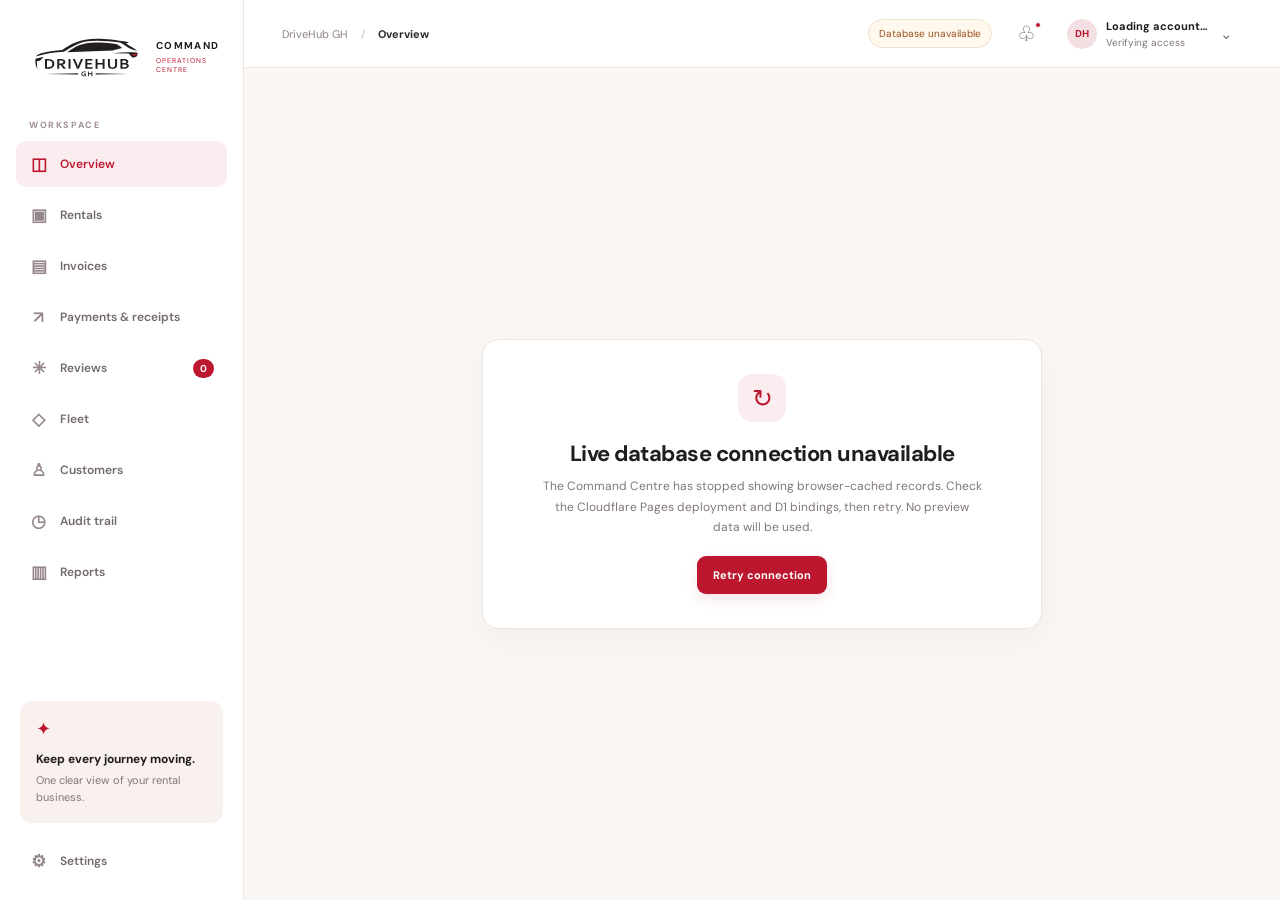
==== commit 1f626103: "Add files via upload" ====
--- a/command/index.html
+++ b/command/index.html
@@ -6,30 +6,6 @@
   <meta name="theme-color" content="#bd1730">
   <title>DriveHub Command — Operations</title>
   <link rel="stylesheet" href="styles.css?v=20261112-live-only-1">
-
-<style id="drivehub-account-menu-styles">
-.top-actions{display:flex;align-items:center;gap:14px}
-.account-menu{position:relative;z-index:30}
-.account-trigger{display:flex;align-items:center;gap:10px;list-style:none;cursor:pointer;padding:5px 8px 5px 5px;border:1px solid transparent;border-radius:12px;min-height:44px;transition:background .18s ease,border-color .18s ease}
-.account-trigger::-webkit-details-marker{display:none}
-.account-trigger:hover,.account-menu[open] .account-trigger{background:#fff;border-color:#eadfdb}
-.account-avatar{flex:0 0 36px;width:36px;height:36px}
-.account-identity{display:flex;flex-direction:column;align-items:flex-start;gap:2px;white-space:nowrap}
-.account-identity strong{font-size:12px;font-weight:700;color:#29232a}
-.account-identity small{font-size:10px;color:#8b7d84}
-.account-chevron{font-size:17px;color:#8b7d84;line-height:1;margin-left:2px}
-.account-dropdown{position:absolute;right:0;top:calc(100% + 10px);width:240px;padding:9px;background:#fff;border:1px solid #eadfdb;border-radius:14px;box-shadow:0 16px 40px rgba(38,24,30,.14);z-index:60}
-.account-dropdown-heading{display:flex;flex-direction:column;gap:4px;padding:10px 11px 12px}
-.account-dropdown-heading strong{font-size:13px;color:#29232a}
-.account-dropdown-heading small{font-size:11px;color:#8b7d84}
-.account-menu-item,.account-menu-logout{width:100%;display:flex;align-items:center;gap:10px;border:0;background:transparent;border-radius:9px;padding:10px 11px;text-align:left;font:inherit;font-size:12px;color:#5f535a}
-.account-menu-item:disabled{opacity:.62;cursor:default}
-.account-menu-item small{margin-left:auto;font-size:9px;color:#a4979d}
-.account-menu-divider{height:1px;background:#f0e8e5;margin:6px 2px}
-.account-menu-logout{color:#bd1737;font-weight:700;cursor:pointer}
-.account-menu-logout:hover{background:#fff0f2}
-@media(max-width:700px){.top-actions{gap:7px}.account-trigger{gap:6px;padding:4px}.account-identity{display:none}.account-chevron{display:none}.account-dropdown{right:0}}
-</style>
 </head>
 <body>
   <div class="app-shell">
@@ -59,7 +35,7 @@
       <header class="topbar">
         <button class="mobile-menu" id="mobileMenu" aria-label="Toggle navigation">☰</button>
         <div class="crumb">DriveHub GH <span>/</span> <strong id="crumbCurrent">Overview</strong></div>
-        <div class="top-actions"><span class="status-pill is-preview" id="workspaceMode" role="status" aria-live="polite"><i></i> Connecting to live database…</span><button class="icon-button" aria-label="Notifications" id="notificationsBtn">♧<em></em></button><details class="account-menu" id="accountMenu"><summary class="account-trigger" aria-label="Open account menu"><span class="avatar account-avatar">DH</span><span class="account-identity"><strong>DriveHub Admin</strong><small>Administrator</small></span><span class="account-chevron" aria-hidden="true">⌄</span></summary><div class="account-dropdown"><div class="account-dropdown-heading"><strong>DriveHub Admin</strong><small>Signed in · Administrator</small></div><div class="account-menu-divider"></div><button class="account-menu-logout" id="logoutBtn" type="button"><span aria-hidden="true">↪</span> Log out</button></div></details></div>
+        <div class="top-actions"><span class="status-pill is-preview" id="workspaceMode" role="status" aria-live="polite"><i></i> Connecting to live database…</span><button class="icon-button" aria-label="Notifications" id="notificationsBtn">♧<em></em></button><div class="account-menu" id="accountMenu"><button class="account-trigger" id="accountMenuBtn" type="button" aria-expanded="false" aria-haspopup="true"><span class="avatar top-avatar" id="accountAvatar">DH</span><span class="account-identity"><strong id="accountName">Loading account…</strong><small id="accountRole">Verifying access</small></span><span class="account-chevron">⌄</span></button><div class="account-dropdown" id="accountDropdown" hidden><div class="account-dropdown-meta"><strong id="accountDropdownName">DriveHub Admin</strong><small id="accountDropdownEmail"></small></div><button class="account-dropdown-item" type="button" id="accountProfileBtn">Account details</button><button class="account-dropdown-item danger" id="logoutBtn" type="button"><span aria-hidden="true">↪</span> Log out</button></div></div></div>
       </header>
       <section class="live-connection-gate" id="liveConnectionGate" role="status" aria-live="polite">
         <div class="live-connection-card">
@@ -160,7 +136,22 @@
         </section>
 
         <section class="view" id="view-settings">
-          <div class="settings-grid"><article class="panel settings-panel"><p class="eyebrow">BUSINESS PROFILE</p><h2>Company details</h2><label>Business name<input value="DriveHub GH" id="businessName"></label><label>Contact email<input value="drivehubgh@gmail.com" id="businessEmail"></label><label>Contact phone<input value="020 411 6245" id="businessPhone"></label><button class="btn btn-primary" id="saveSettings">Save preferences</button><p class="helper-note">These profile preferences are saved only in this browser in the current preview.</p></article><article class="panel settings-panel"><p class="eyebrow">ACCESS & SECURITY</p><h2>Production readiness</h2><ul class="checklist"><li><span class="check pending">!</span><div><strong>Staff authentication</strong><small>Not connected in this frontend preview.</small></div></li><li><span class="check pending">!</span><div><strong>Persistent database</strong><small>Demo records are stored in browser storage.</small></div></li><li><span class="check pending">!</span><div><strong>Audit trail</strong><small>Required before live financial operations.</small></div></li><li><span class="check pending">!</span><div><strong>Review form integration</strong><small>Connect public submissions to the moderation queue.</small></div></li></ul></article></div>
+          <div class="settings-grid"><article class="panel settings-panel"><p class="eyebrow">BUSINESS PROFILE</p><h2>Company details</h2><label>Business name<input value="DriveHub GH" id="businessName"></label><label>Contact email<input value="drivehubgh@gmail.com" id="businessEmail"></label><label>Contact phone<input value="020 411 6245" id="businessPhone"></label><button class="btn btn-primary" id="saveSettings">Save preferences</button><p class="helper-note">Business profile preferences are currently stored in this browser.</p></article><article class="panel settings-panel"><p class="eyebrow">ACCESS & SECURITY</p><h2>Staff authentication</h2><ul class="checklist"><li><span class="check pending">✓</span><div><strong>Individual Cloudflare Access PIN</strong><small>Each staff member signs in using their own authorised email address.</small></div></li><li><span class="check pending">✓</span><div><strong>Database-backed roles</strong><small>Permissions are verified by the API on every protected request.</small></div></li><li><span class="check pending">✓</span><div><strong>Audit accountability</strong><small>Staff invitations and access changes are recorded.</small></div></li></ul></article></div>
+          <article class="panel staff-management-panel" id="staffManagementPanel" hidden>
+            <div class="panel-heading"><div><p class="eyebrow">PEOPLE & PERMISSIONS</p><h2>Staff & access management</h2><p>Invite staff, assign their role and control account access.</p></div><span class="staff-admin-label">Super Admin only</span></div>
+            <div class="staff-access-notice"><strong>Before inviting:</strong> Add the staff member's email to the Cloudflare Access application's allow policy. Cloudflare Access sends their One-time PIN; DriveHub activates their invitation after their first verified login.</div>
+            <form id="staffInviteForm" class="staff-invite-form">
+              <label>Full name<input id="staffInviteName" name="display_name" required minlength="2" maxlength="120" placeholder="Staff member's name"></label>
+              <label>Email address<input id="staffInviteEmail" name="email" type="email" required placeholder="name@example.com"></label>
+              <label>Assigned role<select id="staffInviteRole" name="role" required><option value="operations_manager">Operations Manager</option><option value="rental_officer">Rental Officer</option><option value="finance_officer">Finance Officer</option><option value="review_moderator">Review Moderator</option><option value="read_only">Read-only / Auditor</option></select></label>
+              <button class="btn btn-primary" type="submit" id="sendStaffInvite">＋ Create invitation</button>
+            </form>
+            <div class="staff-list-heading"><h3>Staff directory</h3><button class="btn btn-light btn-small" id="refreshStaffBtn" type="button">↻ Refresh</button></div>
+            <div id="staffDirectory"><div class="empty-state">Loading staff accounts…</div></div>
+            <div class="staff-list-heading"><h3>Pending invitations</h3></div>
+            <div id="staffInvitations"><div class="empty-state">No pending invitations loaded.</div></div>
+            <p class="helper-note">Super Admin accounts cannot be invited or modified from this screen. Existing staff access is never deleted; suspend accounts to preserve the audit trail.</p>
+          </article>
         </section>
       </section>
     </main>
@@ -172,6 +163,6 @@
   <div id="profileContent"></div>
 </dialog>
 <dialog id="actionDialog" class="action-dialog"><form method="dialog" id="actionForm"><div class="dialog-head"><div><p class="eyebrow">DRIVEHUB COMMAND</p><h2 id="dialogTitle">Quick action</h2></div><button class="close-dialog" value="cancel" aria-label="Close">×</button></div><div id="dialogFields" class="dialog-fields"></div><div class="dialog-actions"><button class="btn btn-light" value="cancel">Cancel</button><button class="btn btn-primary" id="dialogSubmit" value="default">Save record</button></div></form></dialog>
-  <script src="app.js?v=20261112-invoice-button-removed-1"></script>
+  <script src="app.js?v=20261112-staff-access-1"></script>
 </body>
 </html>
--- a/command/styles.css
+++ b/command/styles.css
@@ -351,3 +351,44 @@
 .status-pill.is-live{color:#287958;background:#f1faf5;border-color:#d7ebdf}
 .status-pill.is-live i{background:#39a36e}
 @media(max-width:760px){.live-connection-gate{min-height:calc(100vh - 58px);padding:18px}.live-connection-card{padding:25px 18px}}
+
+/* Stage 18 — authenticated account menu and staff administration */
+.account-menu{position:relative;display:flex;align-items:center}
+.account-trigger{display:flex;align-items:center;gap:9px;border:1px solid transparent;border-radius:12px;background:#fff;padding:5px 8px 5px 5px;color:var(--ink);text-align:left}
+.account-trigger:hover,.account-menu.open .account-trigger{border-color:var(--line);background:#fffaf8}
+.account-identity{display:flex;flex-direction:column;gap:3px;min-width:0}
+.account-identity strong{font-size:11px;white-space:nowrap;max-width:160px;overflow:hidden;text-overflow:ellipsis}
+.account-identity small{font-size:10px;color:var(--muted);white-space:nowrap}
+.account-chevron{font-size:15px;color:var(--muted);margin-left:3px}
+.account-dropdown{position:absolute;right:0;top:calc(100% + 9px);z-index:80;width:230px;background:#fff;border:1px solid var(--line);border-radius:12px;padding:7px;box-shadow:0 16px 42px rgba(36,22,24,.14)}
+.account-dropdown[hidden]{display:none}
+.account-dropdown-meta{padding:10px 11px 12px;border-bottom:1px solid var(--line);margin-bottom:5px}
+.account-dropdown-meta strong,.account-dropdown-meta small{display:block;overflow-wrap:anywhere}
+.account-dropdown-meta strong{font-size:12px}
+.account-dropdown-meta small{font-size:10px;color:var(--muted);margin-top:4px}
+.account-dropdown-item{display:flex;align-items:center;width:100%;padding:10px 11px;border:0;border-radius:8px;background:#fff;color:var(--ink);font:inherit;font-size:11px;text-align:left}
+.account-dropdown-item:hover{background:#faf5f3}
+.account-dropdown-item.danger{color:var(--red);font-weight:700}
+.staff-management-panel{margin-top:20px}
+.staff-admin-label{font-size:10px;font-weight:700;color:var(--red);background:#fbedef;border-radius:20px;padding:7px 10px;white-space:nowrap}
+.staff-access-notice{background:#fff8e9;border:1px solid #f0dfb9;color:#765b27;border-radius:10px;padding:12px 14px;font-size:11px;line-height:1.6;margin-bottom:18px}
+.staff-invite-form{display:grid;grid-template-columns:1fr 1.2fr 1fr auto;gap:11px;align-items:end;padding:16px;background:#fcfaf9;border:1px solid var(--line);border-radius:11px}
+.staff-invite-form label{display:grid;gap:6px;font-size:10px;font-weight:700;color:#786d6e}
+.staff-invite-form input,.staff-invite-form select{width:100%;min-width:0;border:1px solid #e9dfdb;border-radius:8px;padding:10px;background:#fff;color:var(--ink);font-size:11px}
+.staff-list-heading{display:flex;align-items:center;justify-content:space-between;margin:23px 0 11px}
+.staff-list-heading h3{margin:0;font-size:13px}
+.staff-table{width:100%;border-collapse:collapse;min-width:650px}
+.staff-table th,.staff-table td{padding:12px 10px;text-align:left;border-bottom:1px solid #f0e8e5;font-size:10px;vertical-align:middle}
+.staff-table th{font-size:9px;letter-spacing:.8px;color:#9a8d8d;text-transform:uppercase;background:#fdfbfa}
+.staff-table td strong,.staff-table td small{display:block}
+.staff-table td strong{font-size:11px}
+.staff-table td small{font-size:10px;color:var(--muted);margin-top:4px}
+.staff-role-select{max-width:190px;border:1px solid var(--line);border-radius:7px;padding:7px;background:#fff;font-size:10px;color:var(--ink)}
+.staff-status{display:inline-block;border-radius:20px;padding:5px 8px;font-size:9px;font-weight:700;white-space:nowrap}
+.staff-status.active{background:#e8f5ee;color:#247a57}
+.staff-status.suspended{background:#fbe9ec;color:#b31a32}
+.staff-status.pending{background:#fff4df;color:#9a6a19}
+.owner-role{font-size:10px;font-weight:700;color:var(--red)}
+.staff-error{color:#b31a32}
+@media(max-width:900px){.staff-invite-form{grid-template-columns:1fr 1fr}.staff-invite-form button{grid-column:1/-1}.topbar{padding:0 20px}.top-actions{gap:10px}}
+@media(max-width:560px){.account-identity{display:none}.account-trigger{padding:4px}.account-chevron{display:none}.staff-invite-form{grid-template-columns:1fr}.staff-invite-form button{grid-column:auto}.topbar{padding:0 12px}.status-pill{display:none}.account-dropdown{right:-4px}}
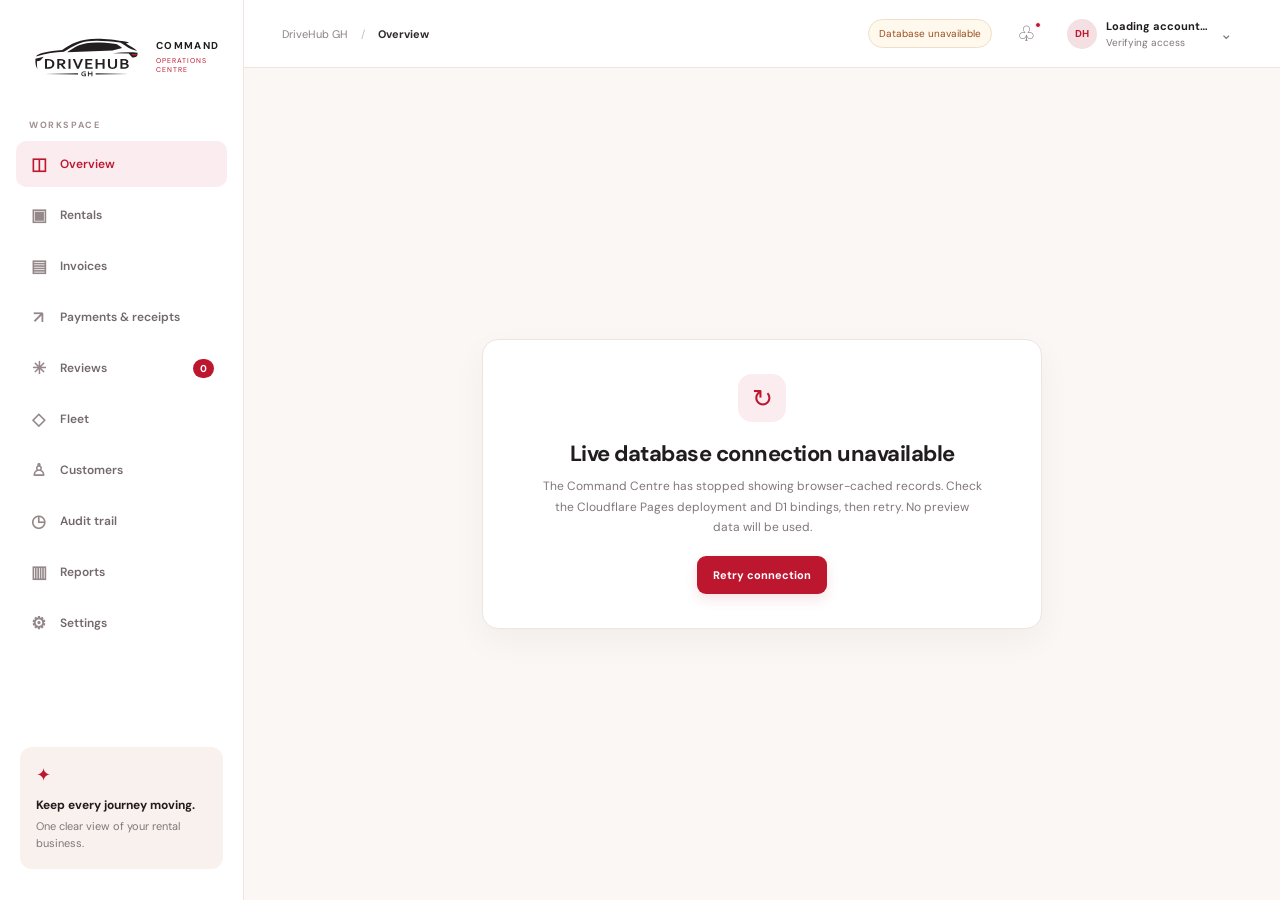
==== commit d026bc95: "Add files via upload" ====
--- a/command/index.html
+++ b/command/index.html
@@ -24,11 +24,10 @@
         <button class="nav-item" data-view="customers"><span>♙</span> Customers</button>
         <button class="nav-item" data-view="audit"><span>◷</span> Audit trail</button>
         <button class="nav-item" data-view="reports"><span>▥</span> Reports</button>
+        <button class="nav-item" data-view="settings"><span>⚙</span> Settings</button>
       </nav>
       <div class="sidebar-bottom">
         <div class="support-card"><span class="support-icon">✦</span><strong>Keep every journey moving.</strong><p>One clear view of your rental business.</p></div>
-        <button class="nav-item" data-view="settings"><span>⚙</span> Settings</button>
-
       </div>
     </aside>
     <main class="main">
--- a/command/styles.css
+++ b/command/styles.css
@@ -392,3 +392,6 @@
 .staff-error{color:#b31a32}
 @media(max-width:900px){.staff-invite-form{grid-template-columns:1fr 1fr}.staff-invite-form button{grid-column:1/-1}.topbar{padding:0 20px}.top-actions{gap:10px}}
 @media(max-width:560px){.account-identity{display:none}.account-trigger{padding:4px}.account-chevron{display:none}.staff-invite-form{grid-template-columns:1fr}.staff-invite-form button{grid-column:auto}.topbar{padding:0 12px}.status-pill{display:none}.account-dropdown{right:-4px}}
+
+/* Stage 18.1 — Settings navigation placement and page reset */
+.nav-item[hidden]{display:none!important}
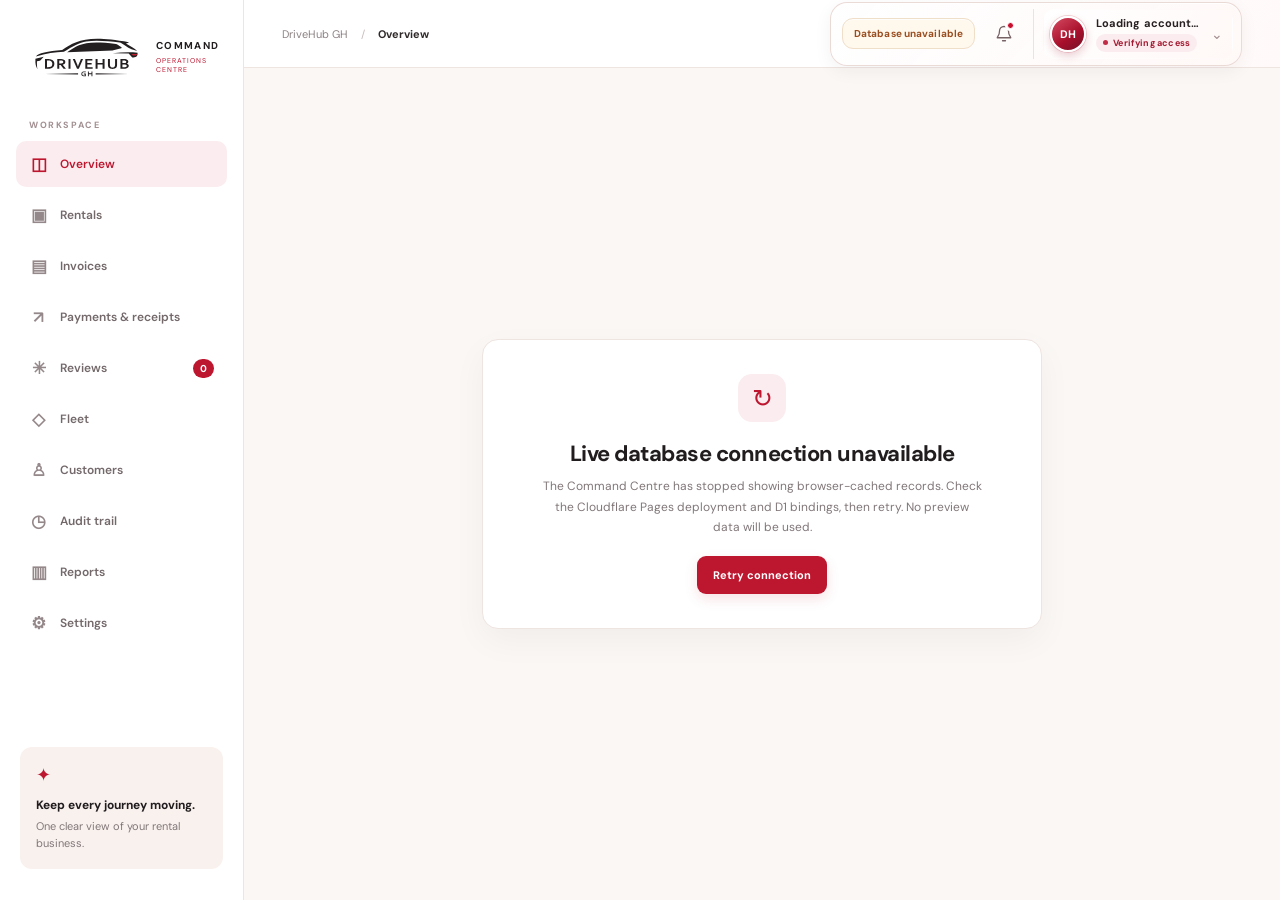
==== commit 56678146: "Add files via upload" ====
--- a/command/index.html
+++ b/command/index.html
@@ -34,7 +34,7 @@
       <header class="topbar">
         <button class="mobile-menu" id="mobileMenu" aria-label="Toggle navigation">☰</button>
         <div class="crumb">DriveHub GH <span>/</span> <strong id="crumbCurrent">Overview</strong></div>
-        <div class="top-actions"><span class="status-pill is-preview" id="workspaceMode" role="status" aria-live="polite"><i></i> Connecting to live database…</span><button class="icon-button" aria-label="Notifications" id="notificationsBtn">♧<em></em></button><div class="account-menu" id="accountMenu"><button class="account-trigger" id="accountMenuBtn" type="button" aria-expanded="false" aria-haspopup="true"><span class="avatar top-avatar" id="accountAvatar">DH</span><span class="account-identity"><strong id="accountName">Loading account…</strong><small id="accountRole">Verifying access</small></span><span class="account-chevron">⌄</span></button><div class="account-dropdown" id="accountDropdown" hidden><div class="account-dropdown-meta"><strong id="accountDropdownName">DriveHub Admin</strong><small id="accountDropdownEmail"></small></div><button class="account-dropdown-item" type="button" id="accountProfileBtn">Account details</button><button class="account-dropdown-item danger" id="logoutBtn" type="button"><span aria-hidden="true">↪</span> Log out</button></div></div></div>
+        <div class="top-actions"><span class="status-pill is-preview" id="workspaceMode" role="status" aria-live="polite"><i></i> Connecting to live database…</span><button class="icon-button" aria-label="Notifications" id="notificationsBtn"><svg viewBox="0 0 24 24" aria-hidden="true" focusable="false"><path d="M18 8a6 6 0 0 0-12 0c0 7-3 7-3 9h18c0-2-3-2-3-9M10 21h4"/></svg><em></em></button><div class="account-menu" id="accountMenu"><button class="account-trigger" id="accountMenuBtn" type="button" aria-expanded="false" aria-haspopup="true"><span class="avatar top-avatar" id="accountAvatar">DH</span><span class="account-identity"><strong id="accountName">Loading account…</strong><small id="accountRole">Verifying access</small></span><span class="account-chevron">⌄</span></button><div class="account-dropdown" id="accountDropdown" hidden><div class="account-dropdown-meta"><strong id="accountDropdownName">DriveHub Admin</strong><small id="accountDropdownEmail"></small></div><button class="account-dropdown-item" type="button" id="accountProfileBtn">Account details</button><button class="account-dropdown-item danger" id="logoutBtn" type="button"><span aria-hidden="true">↪</span> Log out</button></div></div></div>
       </header>
       <section class="live-connection-gate" id="liveConnectionGate" role="status" aria-live="polite">
         <div class="live-connection-card">
--- a/command/styles.css
+++ b/command/styles.css
@@ -395,3 +395,170 @@
 
 /* Stage 18.1 — Settings navigation placement and page reset */
 .nav-item[hidden]{display:none!important}
+
+
+/* Stage 18.2 — premium executive account bar */
+.topbar{
+  position:relative;
+  z-index:30;
+  background:linear-gradient(105deg,#fff 0%,#fff 62%,#fffaf9 100%);
+}
+.top-actions{
+  gap:10px;
+  padding:6px 8px 6px 11px;
+  border:1px solid rgba(232,216,211,.9);
+  border-radius:17px;
+  background:linear-gradient(135deg,rgba(255,255,255,.98),rgba(255,248,247,.96));
+  box-shadow:0 5px 18px rgba(73,35,39,.055),inset 0 1px 0 rgba(255,255,255,.95);
+  transition:box-shadow .2s ease,border-color .2s ease,transform .2s ease;
+}
+.top-actions:hover{
+  border-color:#e4cbc9;
+  box-shadow:0 8px 24px rgba(73,35,39,.085),inset 0 1px 0 rgba(255,255,255,.98);
+}
+.top-actions .status-pill{
+  display:inline-flex;
+  align-items:center;
+  gap:7px;
+  padding:8px 11px;
+  border-radius:11px;
+  font-size:10px;
+  font-weight:700;
+  letter-spacing:.12px;
+  box-shadow:inset 0 1px 0 rgba(255,255,255,.8);
+}
+.top-actions .status-pill i{
+  width:7px;height:7px;margin:0;
+  box-shadow:0 0 0 3px rgba(57,163,110,.12),0 0 9px rgba(57,163,110,.38);
+}
+.top-actions .icon-button{
+  width:37px;height:37px;
+  display:grid;place-items:center;
+  border:1px solid transparent;
+  border-radius:11px;
+  background:transparent;
+  color:#766164;
+  transition:background .18s ease,border-color .18s ease,color .18s ease,transform .18s ease;
+}
+.top-actions .icon-button:hover{
+  color:var(--red);
+  background:#fff0f1;
+  border-color:#f1dadd;
+  transform:translateY(-1px);
+}
+.top-actions .icon-button svg{
+  width:18px;height:18px;
+  fill:none;stroke:currentColor;stroke-width:1.7;
+  stroke-linecap:round;stroke-linejoin:round;
+}
+.top-actions .icon-button em{
+  right:7px;top:6px;
+  width:7px;height:7px;
+  background:#c8102e;
+  box-shadow:0 0 0 2px #fff;
+}
+.account-menu{
+  padding-left:9px;
+  margin-left:1px;
+  border-left:1px solid #eee2df;
+}
+.account-trigger{
+  gap:10px;
+  min-height:43px;
+  padding:5px 9px 5px 6px;
+  border:1px solid transparent;
+  border-radius:12px;
+  background:linear-gradient(135deg,#fff 0%,#fff8f7 100%);
+  transition:background .18s ease,border-color .18s ease,box-shadow .18s ease;
+}
+.account-trigger:hover,.account-menu.open .account-trigger{
+  border-color:#ead6d5;
+  background:#fff;
+  box-shadow:0 4px 13px rgba(70,31,36,.07);
+}
+.account-trigger .top-avatar{
+  width:36px;height:36px;
+  color:#fff;
+  font-size:11px;
+  letter-spacing:.2px;
+  background:linear-gradient(145deg,#d64b62 0%,#a80f2b 58%,#741126 100%);
+  border:2px solid #fff;
+  box-shadow:0 0 0 1px rgba(189,23,48,.18),0 4px 10px rgba(150,16,42,.2);
+}
+.account-identity{gap:4px;padding:1px 0}
+.account-identity strong{
+  max-width:180px;
+  color:#282022;
+  font-size:11px;
+  font-weight:700;
+  letter-spacing:.05px;
+}
+.account-identity small{
+  display:flex;align-items:center;gap:5px;
+  width:max-content;
+  padding:3px 7px;
+  border-radius:20px;
+  color:#a51a32;
+  background:#fbedef;
+  font-size:9px;
+  font-weight:700;
+  letter-spacing:.18px;
+}
+.account-identity small:before{
+  content:"";width:5px;height:5px;border-radius:50%;
+  background:#c12b45;
+}
+.account-chevron{
+  margin-left:2px;
+  color:#a58e91;
+  font-size:14px;
+  transition:transform .18s ease;
+}
+.account-menu.open .account-chevron{transform:rotate(180deg)}
+.account-dropdown{
+  top:calc(100% + 12px);
+  width:258px;
+  padding:8px;
+  border:1px solid #eadbd8;
+  border-radius:15px;
+  box-shadow:0 20px 55px rgba(42,20,24,.16),0 3px 10px rgba(42,20,24,.05);
+  animation:accountDropIn .16s ease-out;
+}
+.account-dropdown-meta{
+  padding:13px 12px 14px;
+  background:linear-gradient(135deg,#fff8f7,#fff);
+  border:1px solid #f3e7e4;
+  border-radius:10px;
+  margin-bottom:7px;
+}
+.account-dropdown-meta strong{font-size:12px;color:#2b2022}
+.account-dropdown-meta small{font-size:10px;line-height:1.5}
+.account-dropdown-item{padding:11px 12px;border-radius:9px;font-size:11px;transition:background .16s ease,color .16s ease}
+.account-dropdown-item:hover{background:#fff1f2;color:var(--red)}
+.account-dropdown-item.danger:hover{background:#fff0f1;color:#a90f2b}
+@keyframes accountDropIn{
+  from{opacity:0;transform:translateY(-5px)}
+  to{opacity:1;transform:translateY(0)}
+}
+@media(max-width:900px){
+  .top-actions{gap:7px;padding:5px 6px 5px 8px}
+  .account-menu{padding-left:6px}
+  .account-identity strong{max-width:145px}
+}
+@media(max-width:760px){
+  .top-actions{gap:5px;padding:4px;border-radius:13px}
+  .top-actions .icon-button{width:34px;height:34px}
+  .account-menu{padding-left:5px}
+  .account-trigger{min-height:38px;gap:6px;padding:3px}
+  .account-trigger .top-avatar{width:32px;height:32px}
+  .account-identity{display:flex}
+  .account-identity strong{max-width:108px;font-size:10px}
+  .account-identity small{font-size:8px;padding:2px 6px}
+  .account-chevron{display:none}
+  .top-actions .status-pill{display:none}
+}
+@media(max-width:420px){
+  .account-identity{display:none}
+  .account-trigger{padding:3px}
+  .top-actions .icon-button{width:32px;height:32px}
+}
